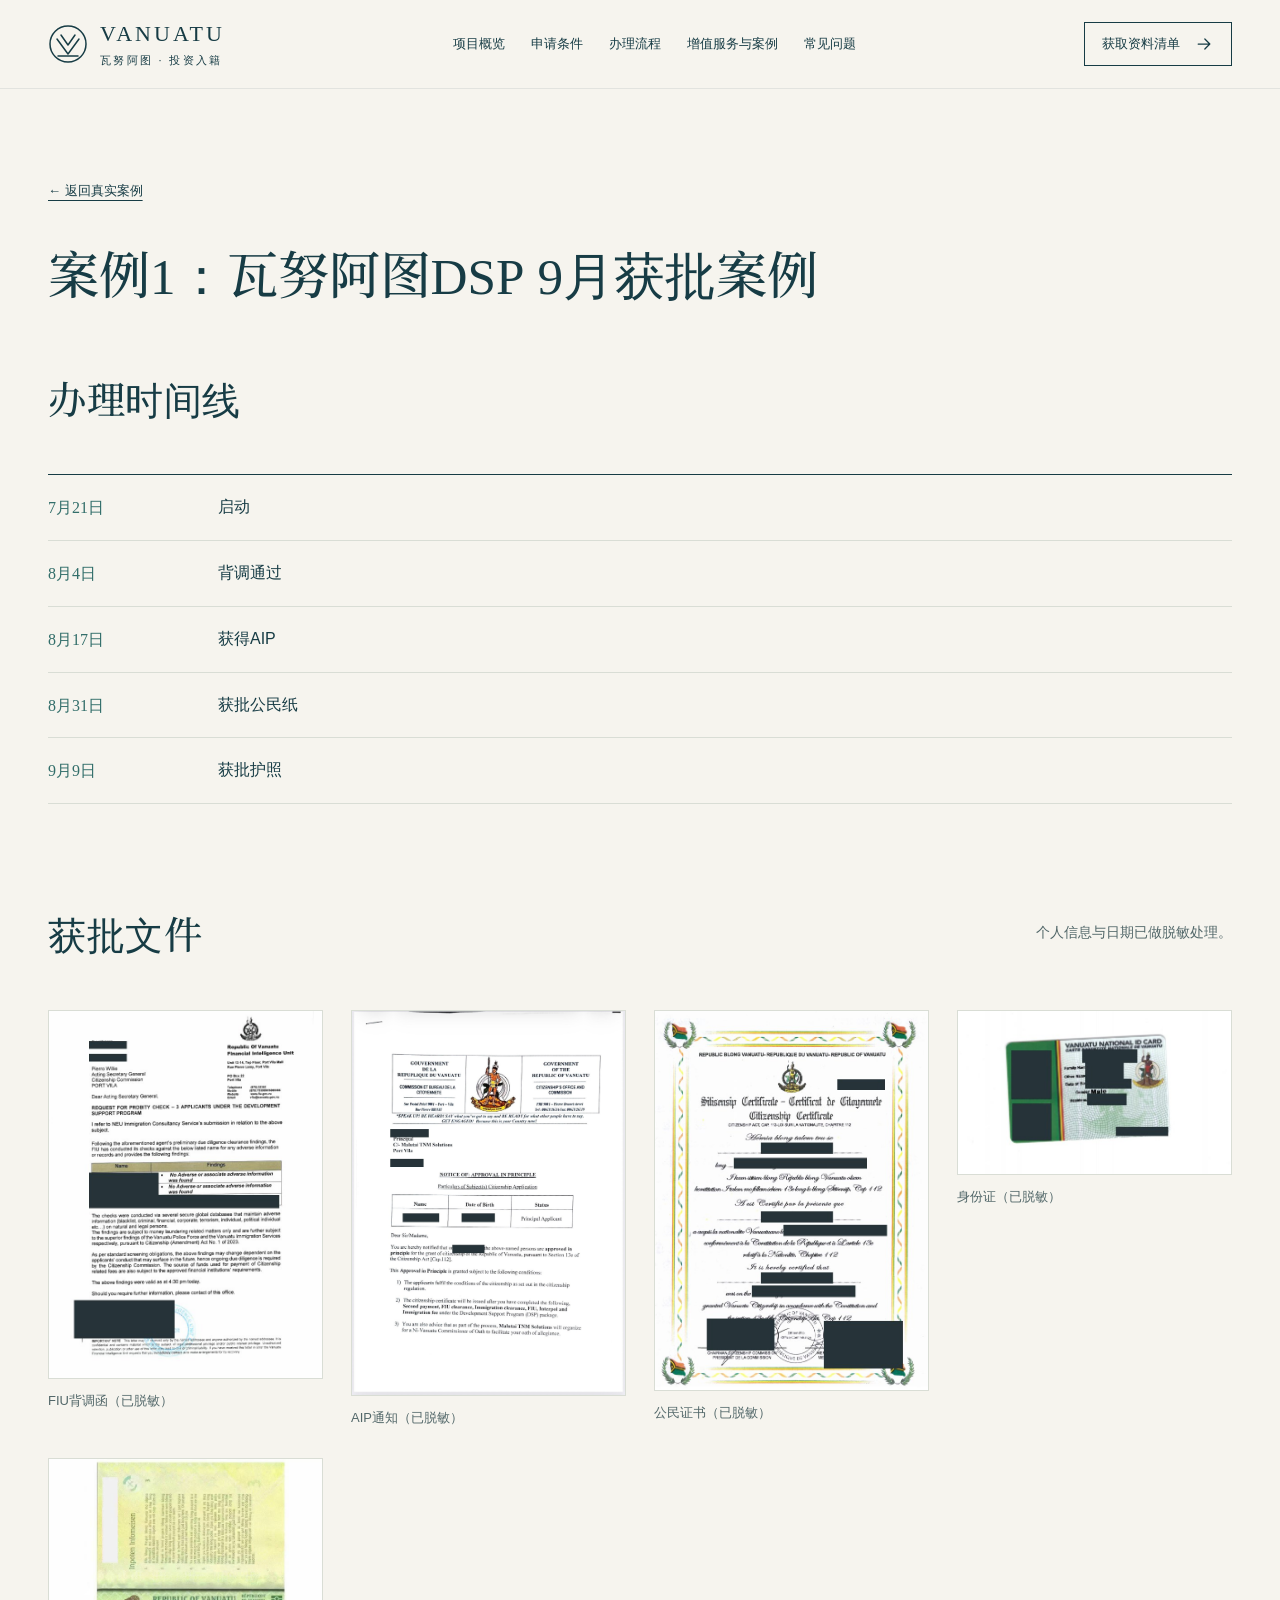
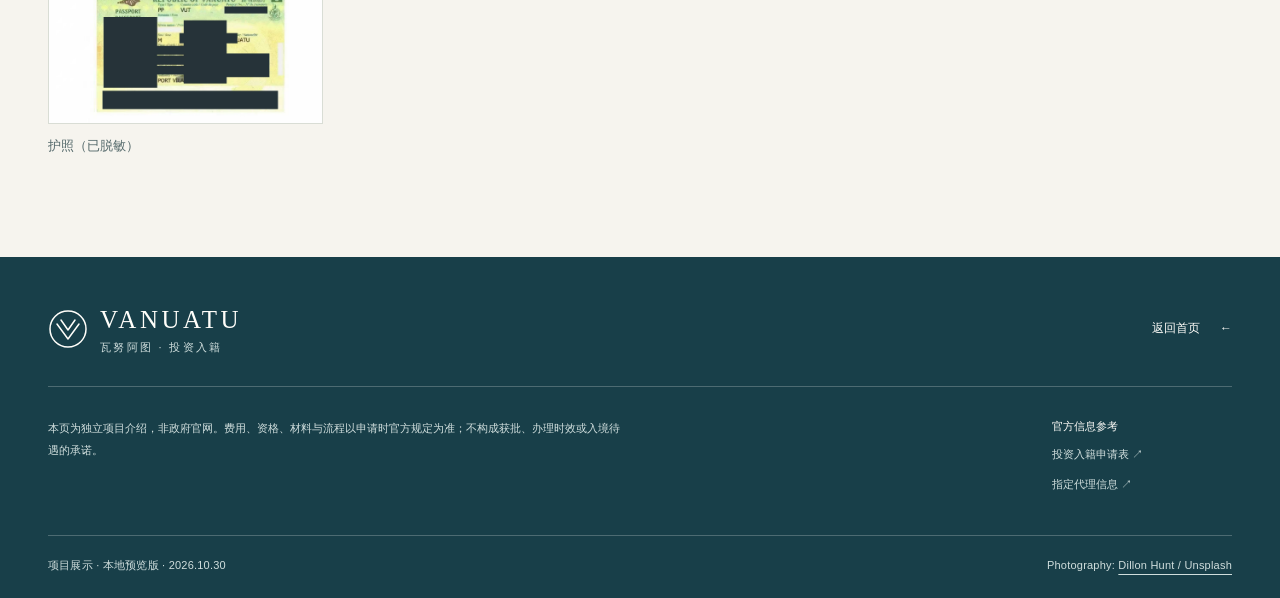
==== case-1.html @ 7b6d87ad "Update: visa services, real case 1, remove fees" ====
<!doctype html>
<html lang="zh-CN">
<head>
  <meta charset="utf-8">
  <meta name="viewport" content="width=device-width, initial-scale=1">
  <title>案例1：瓦努阿图DSP 9月获批案例</title>
  <meta name="description" content="瓦努阿图DSP 9月获批案例。">
  <meta name="robots" content="noindex, nofollow">
  <meta name="theme-color" content="#183f49">
  <link rel="icon" type="image/svg+xml" href="assets/favicon.svg">
  <link rel="stylesheet" href="styles.css">
  <link rel="stylesheet" href="motion.css">
  </head>
<body class="case-page">
  <a class="skip-link" href="#main">跳转到正文</a>
  <header class="site-header">
    <div class="header-inner">
      <a href="index.html#top" class="brand" aria-label="瓦努阿图项目首页">
        <svg class="brand-mark" viewBox="0 0 40 40" fill="none" aria-hidden="true"><circle cx="20" cy="20" r="18" stroke="currentColor"/><path d="M9 15l11 15 11-15M13 11l7 10 7-10" stroke="currentColor" stroke-width="1.5"/><path d="M10 32h20" stroke="currentColor"/></svg>
        <span><strong>VANUATU</strong><small>瓦努阿图 · 投资入籍</small></span>
      </a>
      <nav class="desktop-nav" aria-label="主导航">
        <a href="index.html#overview">项目概览</a><a href="index.html#eligibility">申请条件</a><a href="index.html#process">办理流程</a><a href="index.html#services">增值服务与案例</a><a href="index.html#faq">常见问题</a>
      </nav>
      <a class="header-cta" href="index.html#checklist">获取资料清单 <svg viewBox="0 0 24 24" aria-hidden="true"><path d="M5 12h14M13 6l6 6-6 6"/></svg></a>
      <button class="menu-toggle" aria-label="打开导航菜单" aria-expanded="false" aria-controls="mobile-nav"><svg viewBox="0 0 24 24" aria-hidden="true"><path d="M4 7h16M4 12h16M4 17h16"/></svg></button>
    </div>
    <nav id="mobile-nav" class="mobile-nav" aria-label="手机导航" hidden><a href="index.html#overview">项目概览</a><a href="index.html#eligibility">申请条件</a><a href="index.html#process">办理流程</a><a href="index.html#services">增值服务与案例</a><a href="index.html#faq">常见问题</a><a href="index.html#checklist">获取资料清单</a></nav>
  </header>
  <main id="main">
    <section class="container case-hero"><a class="case-back" href="index.html#cases">← 返回真实案例</a><h1>案例1：瓦努阿图DSP 9月获批案例</h1></section>
    <section class="section container" style="padding-top:20px"><div class="section-heading"><h2>办理时间线</h2></div><ol class="case-timeline"><li><time>7月21日</time><span>启动</span></li><li><time>8月4日</time><span>背调通过</span></li><li><time>8月17日</time><span>获得AIP</span></li><li><time>8月31日</time><span>获批公民纸</span></li><li><time>9月9日</time><span>获批护照</span></li></ol></section>
    <section class="section container" style="padding-top:0"><div class="section-heading"><h2>获批文件</h2><p>个人信息与日期已做脱敏处理。</p></div><div class="case-docs"><figure><a href="assets/case-1/case1-fiu.jpg" target="_blank" rel="noopener"><img src="assets/case-1/case1-fiu.jpg" alt="FIU背调函（已脱敏）" loading="lazy"></a><figcaption>FIU背调函（已脱敏）</figcaption></figure><figure><a href="assets/case-1/case1-aip.jpg" target="_blank" rel="noopener"><img src="assets/case-1/case1-aip.jpg" alt="AIP通知（已脱敏）" loading="lazy"></a><figcaption>AIP通知（已脱敏）</figcaption></figure><figure><a href="assets/case-1/case1-cert.jpg" target="_blank" rel="noopener"><img src="assets/case-1/case1-cert.jpg" alt="公民证书（已脱敏）" loading="lazy"></a><figcaption>公民证书（已脱敏）</figcaption></figure><figure><a href="assets/case-1/case1-id.jpg" target="_blank" rel="noopener"><img src="assets/case-1/case1-id.jpg" alt="身份证（已脱敏）" loading="lazy"></a><figcaption>身份证（已脱敏）</figcaption></figure><figure><a href="assets/case-1/case1-passport.jpg" target="_blank" rel="noopener"><img src="assets/case-1/case1-passport.jpg" alt="护照（已脱敏）" loading="lazy"></a><figcaption>护照（已脱敏）</figcaption></figure></div></section>
  </main>
  <footer class="site-footer"><div class="container"><div class="footer-top"><a class="brand footer-brand" href="index.html"><svg class="brand-mark" viewBox="0 0 40 40" fill="none" aria-hidden="true"><circle cx="20" cy="20" r="18" stroke="currentColor"/><path d="M9 15l11 15 11-15M13 11l7 10 7-10" stroke="currentColor" stroke-width="1.5"/></svg><span><strong>VANUATU</strong><small>瓦努阿图 · 投资入籍</small></span></a><a class="back-top" href="index.html">返回首页 <span aria-hidden="true">←</span></a></div><div class="footer-info"><p>本页为独立项目介绍，非政府官网。费用、资格、材料与流程以申请时官方规定为准；不构成获批、办理时效或入境待遇的承诺。</p><div class="footer-sources"><span>官方信息参考</span><a href="https://vancitizenship.gov.vu/images/forms/Investment%20Program%20Form.pdf" target="_blank" rel="noopener noreferrer">投资入籍申请表 ↗</a><a href="https://vancitizenship.gov.vu/index.php/about-us/designated-agents" target="_blank" rel="noopener noreferrer">指定代理信息 ↗</a></div></div><div class="footer-bottom"><span>项目展示 · 本地预览版 · 2026.10.30</span><span>Photography: <a href="https://unsplash.com/photos/5bvIetoTddk" target="_blank" rel="noopener noreferrer">Dillon Hunt / Unsplash</a></span></div></div></footer>
  <script>(()=>{const t=document.querySelector(".menu-toggle"),n=document.getElementById("mobile-nav");if(!t||!n)return;const set=o=>{t.setAttribute("aria-expanded",String(o));n.hidden=!o};t.addEventListener("click",()=>set(t.getAttribute("aria-expanded")!=="true"));n.querySelectorAll("a").forEach(a=>a.addEventListener("click",()=>set(false)))})();</script>
</body>
</html>
---- styles.css ----
@font-face{font-family:"Noto Serif SC";src:url("assets/noto-serif-sc.woff2") format("woff2");font-style:normal;font-weight:400 600;font-display:swap}
:root{--paper:#f6f4ee;--white:#fffefa;--ink:#173c45;--muted:#526769;--ocean:#183f49;--sea:#326e6a;--line:#d9ddd5;--sand:#e5d5b7;--serif:"Noto Serif SC","Songti SC","SimSun",serif;--sans:"Microsoft YaHei","PingFang SC","Noto Sans SC",sans-serif;--max:1200px}
*{box-sizing:border-box}html{scroll-behavior:smooth;scroll-padding-top:108px}body{margin:0;background:var(--paper);color:var(--ink);font:16px/1.8 var(--sans);-webkit-font-smoothing:antialiased}button,a,input{-webkit-tap-highlight-color:transparent}button,input{font:inherit}button,a{touch-action:manipulation}button{cursor:pointer}a{color:inherit;text-decoration:none;text-underline-offset:5px}svg{display:block;flex-shrink:0}button svg,a svg{width:20px;height:20px;fill:none;stroke:currentColor;stroke-width:1.5;stroke-linecap:round;stroke-linejoin:round}h1,h2,h3,p{margin:0}h1,h2{font-family:var(--serif);font-weight:500;text-wrap:balance}h2{font-size:clamp(30px,3.3vw,44px);line-height:1.5;letter-spacing:.015em}h3{font-size:19px;font-weight:600;line-height:1.6}p{overflow-wrap:break-word}::selection{background:var(--sand);color:var(--ink)}:focus-visible{outline:3px solid #ad7c35;outline-offset:5px}input{accent-color:var(--sea)}[hidden]{display:none!important}body{scrollbar-color:var(--sea) var(--paper)}.container{width:calc(100% - 96px);max-width:var(--max);margin-inline:auto}.section{padding-block:100px}.skip-link{position:fixed;z-index:100;top:12px;left:12px;transform:translateY(-150%);padding:12px 20px;background:var(--white);border:1px solid var(--ink)}.skip-link:focus{transform:none}.site-header{position:sticky;top:0;z-index:30;background:var(--paper);border-bottom:1px solid rgba(23,60,69,.09)}.header-inner{max-width:1440px;margin:auto;min-height:88px;padding:0 48px;display:flex;align-items:center;justify-content:space-between;gap:28px}.brand{display:inline-flex;align-items:center;gap:12px;flex-shrink:0;line-height:1.4}.brand-mark{width:40px;height:40px}.brand strong{font-family:Georgia,serif;font-weight:400;letter-spacing:.14em;font-size:22px}.brand small{display:block;font-size:10px;letter-spacing:.21em;margin-top:3px}.desktop-nav{display:flex;gap:26px;align-items:center}.desktop-nav a{font-size:13px;min-height:44px;display:flex;align-items:center;position:relative;white-space:nowrap}.desktop-nav a:after{content:"";position:absolute;left:0;bottom:4px;width:100%;height:1px;background:var(--ink);transform:scaleX(0);transform-origin:left;transition:transform .2s}.desktop-nav a:hover:after,.desktop-nav a[aria-current="location"]:after{transform:scaleX(1)}.header-cta{font-size:13px;display:flex;align-items:center;justify-content:center;gap:14px;min-height:44px;border:1px solid var(--ink);padding:8px 17px;white-space:nowrap;transition:background .2s,color .2s}.header-cta:hover{background:var(--ocean);color:var(--white)}.menu-toggle{display:none;background:transparent;border:1px solid var(--line);width:44px;height:44px;place-items:center;color:var(--ink)}.mobile-nav{border-top:1px solid var(--line);padding:12px 24px 20px}.mobile-nav a{display:block;padding:11px 0;font-size:15px}.hero{position:relative;min-height:668px;isolation:isolate;background:var(--ocean);color:var(--white);overflow:hidden}.hero-image{position:absolute;inset:0;width:100%;height:100%;object-fit:cover;object-position:50% 53%;z-index:-3}.hero-shade{position:absolute;inset:0;background:linear-gradient(90deg,rgba(10,39,48,.93) 0%,rgba(10,39,48,.76) 31%,rgba(10,39,48,.23) 61%,rgba(10,39,48,.06) 100%);z-index:-2}.hero-content{padding-top:100px;padding-bottom:110px;animation:arrival .8s cubic-bezier(.16,1,.3,1) both}.hero h1{font-size:clamp(44px,5.1vw,72px);line-height:1.4;letter-spacing:.025em;color:#fffefa}.hero-title-en{display:block;font-family:Georgia,serif;font-size:21px;font-weight:400;letter-spacing:.025em;line-height:1.5;margin-top:20px;color:#e5d5b7}.hero-content>p{font-size:15px;line-height:2;margin-top:26px;color:#f3f1e8}.hero-actions{display:flex;align-items:center;gap:28px;margin-top:32px}.button{display:inline-flex;align-items:center;justify-content:center;gap:32px;min-height:52px;border:0;padding:13px 24px;font-size:14px;font-weight:500;transition:background .2s,transform .2s}.button:hover{transform:translateY(-2px)}.button-light{color:var(--ink);background:var(--paper)}.button-light:hover{background:var(--sand)}.button-dark{color:var(--white);background:var(--ocean)}.button-dark:hover{background:#286069}.hero-text-link{display:flex;align-items:center;gap:13px;font-size:13px;min-height:48px}.hero-text-link:hover{text-decoration:underline}.hero-foot{position:absolute;bottom:26px;left:0;right:0;display:flex;align-items:center;justify-content:space-between;gap:24px;font-size:11px;letter-spacing:.1em;color:#fcfaf4}.hero-foot>a{display:flex;align-items:center;gap:8px;min-height:44px;position:absolute;left:50%;transform:translateX(-50%)}.hero-foot svg{height:16px;width:16px}.photo-location{font:10px/1.5 var(--sans);letter-spacing:.2em}.overview{display:grid;grid-template-columns:.92fr 1.08fr;gap:110px}.intro-lead{font-size:17px;color:var(--muted);margin-top:22px;line-height:1.9}.text-link{font-size:13px;display:inline-flex;gap:24px;align-items:center;min-height:44px;border-bottom:1px solid var(--ink);margin-top:26px}.text-link:hover{color:var(--sea);border-color:var(--sea)}.overview-body>p:first-child{color:var(--muted);line-height:2}.project-facts{margin:27px 0 20px}.project-facts>div{display:grid;grid-template-columns:92px 1fr;gap:20px;padding:17px 0;border-bottom:1px solid var(--line);align-items:baseline}.project-facts dt{font-size:13px;color:var(--muted)}.project-facts dd{margin:0;font-size:15px}.project-facts dd span{display:block;font-size:11px;line-height:1.8;color:var(--muted);margin-top:4px}.fine-print{font-size:12px!important;line-height:1.9!important;color:var(--muted)}.fees-section{padding:76px 0;background:var(--ocean);color:var(--white)}.fees-layout{display:grid;grid-template-columns:1.12fr .88fr;gap:110px;align-items:center}.fees-copy>p{font-size:14px;color:#d0dedd;margin-top:20px;line-height:1.9}.fee-selector{display:grid;grid-template-columns:repeat(4,1fr);gap:6px;margin-top:27px;max-width:510px}.fee-choice{padding:11px 6px;min-height:46px;color:#f6f4ee;border:1px solid #729091;background:transparent;font-size:12px;white-space:nowrap;transition:background .2s,color .2s}.fee-choice.active{background:var(--paper);color:var(--ink);border-color:var(--paper)}.fee-choice:not(.active):hover{background:#2b5660}.source-link{font-size:11px;text-decoration:underline;display:inline-flex;gap:16px;align-items:center;min-height:44px;color:#d0dedd;margin-top:15px}.fee-result{border-left:1px solid #547078;padding-left:66px}.fee-plan-label{font-size:13px;color:#e5d5b7}.fee-value{font-family:Georgia,serif;font-size:clamp(44px,4.7vw,64px);font-weight:400;line-height:1.4;margin-top:7px;letter-spacing:-.02em;font-variant-numeric:tabular-nums;white-space:nowrap}.currency{font-size:20px;margin-right:9px;vertical-align:top;display:inline-block;margin-top:19px;letter-spacing:0}.fee-unit{font-size:12px;color:#d0dedd}.fee-divider{height:1px;background:#547078;margin:28px 0 22px}.fee-extra{display:flex;align-items:center;justify-content:space-between;gap:15px;font-size:12px}.fee-extra strong{font-size:13px;font-weight:500;white-space:nowrap}.fee-note{margin-top:16px;font-size:11px;line-height:1.9;color:#d0dedd}.section-heading{display:flex;align-items:flex-end;justify-content:space-between;gap:40px;margin-bottom:48px}.section-heading>p{color:var(--muted);font-size:14px;padding-bottom:8px}.eligibility-layout{display:grid;grid-template-columns:.78fr 1.22fr;gap:80px}.primary-applicant{background:#e9ede5;padding:36px 40px;align-self:start}.primary-applicant>svg{width:43px;height:43px;fill:none;stroke:var(--sea);stroke-width:1.3;stroke-linecap:round;stroke-linejoin:round;margin-bottom:22px}.primary-applicant .age{font-family:Georgia,serif;font-size:64px;line-height:1.3;margin-top:8px}.age span{font:13px/1.6 var(--sans);margin-left:14px}.primary-applicant>p:not(.age){font-size:13px;color:var(--muted);margin-top:18px}.primary-applicant .text-link{margin-top:20px}.family-list article{padding:21px 0;border-bottom:1px solid var(--line)}.family-list article:first-child{padding-top:0}.family-label{display:flex;align-items:center;justify-content:space-between;gap:14px;margin-bottom:8px}.family-label>span{font-size:11px;color:var(--muted)}.family-list article>p{font-size:14px;color:var(--muted);line-height:1.9}.family-list>.fine-print{margin-top:19px}.process-section{background:#e9ede8;padding:95px 0 32px}.process-layout{display:grid;grid-template-columns:1fr 1fr;gap:110px}.process-intro{align-self:start;position:sticky;top:140px}.process-intro>p{font-size:14px;color:var(--muted);margin-top:23px}.process-note{display:flex;gap:12px;margin-top:36px;align-items:flex-start}.process-note svg{width:22px;height:22px;stroke:var(--ink);fill:none;stroke-width:1.4;margin-top:4px}.process-note p{font-size:14px}.process-note small{font-size:11px;color:var(--muted)}.steps{list-style:none;margin:0;padding:0}.steps li{position:relative;display:grid;grid-template-columns:44px 1fr;gap:23px;padding-bottom:31px}.steps li:not(:last-child):before{content:"";position:absolute;top:38px;bottom:0;left:19px;width:1px;background:#bccac3}.steps li:last-child{padding-bottom:0}.step-number{width:40px;height:40px;border:1px solid #a7bbb4;border-radius:50%;display:grid;place-items:center;font:14px/1 Georgia,serif;font-variant-numeric:tabular-nums}.steps h3{font-size:17px;margin:5px 0 9px}.steps p{font-size:13px;color:var(--muted);line-height:1.9}.process-footnote{margin-top:54px;border-top:1px solid #c7d2cb;padding-top:20px;font-size:11px;color:var(--muted)}.reserved-section{padding-block:48px}.reserved-row{display:grid;grid-template-columns:1fr 1fr;gap:110px;padding:49px 0;align-items:start}.reserved-row+.reserved-row{border-top:1px solid var(--line)}.reserved-row h2{font-size:34px}.reserved-row>div>p{font-size:14px;color:var(--muted);margin-top:14px}.reserved-content{padding-top:3px}.status-label{display:inline-block;padding:3px 10px;border:1px solid #b7c3b9;font-size:11px;color:var(--muted);border-radius:2px}.reserved-content .text-link{margin-top:14px}.reserved-note{font-size:12px!important}.faq-section{background:var(--white);padding:85px 0}.faq-layout{display:grid;grid-template-columns:.8fr 1.2fr;gap:90px}.faq-layout>div>p{font-size:14px;color:var(--muted);margin-top:16px}.faq-count{display:block;margin-top:25px;font-size:11px;color:var(--muted)}.faq-list details{border-bottom:1px solid var(--line)}.faq-list details:first-child{border-top:1px solid var(--line)}summary{display:flex;align-items:center;justify-content:space-between;gap:18px;padding:22px 0;font-size:15px;font-weight:500;cursor:pointer;list-style:none;min-height:66px}summary::-webkit-details-marker{display:none}summary svg{width:20px;height:20px;fill:none;stroke:var(--ink);stroke-width:1.3;transition:transform .2s}details[open] summary svg{transform:rotate(45deg)}.faq-answer{padding:0 30px 24px 0;font-size:13px;color:var(--muted);line-height:2}.faq-answer a{display:inline-block;min-height:44px;padding-top:10px;text-decoration:underline;font-size:12px}.checklist-section{display:grid;grid-template-columns:1fr 1fr;gap:100px}.checklist-intro>p{font-size:15px;color:var(--muted);margin-top:21px}.checklist-intro>.fine-print{max-width:360px;margin-top:26px}.checklist-actions{display:flex;align-items:center;gap:20px;flex-wrap:wrap;margin-top:30px}.reset-button{border:0;background:transparent;color:var(--muted);font-size:12px;min-height:44px;padding:0 4px;text-decoration:underline;text-underline-offset:4px}.checklist-intro>.action-status{font-size:12px;color:var(--sea);min-height:24px;margin-top:12px}.checklist-panel{border-top:1px solid var(--ink)}.checklist-heading{display:flex;align-items:center;justify-content:space-between;gap:15px;padding:20px 0}.checklist-heading h3{font-size:16px}.checklist-heading>span{font-size:11px;color:var(--muted);white-space:nowrap;font-variant-numeric:tabular-nums}.checklist-items label{display:flex;gap:14px;align-items:flex-start;cursor:pointer;padding:12px 0;border-top:1px solid var(--line);min-height:68px}.checklist-items input{margin:6px 0 0;width:18px;height:18px;flex-shrink:0;cursor:pointer}.checklist-items label>span{font-size:14px}.checklist-items small{display:block;font-size:11px;color:var(--muted);margin-top:2px}.checklist-items label:has(input:checked)>span{color:var(--sea)}.site-footer{background:var(--ocean);color:var(--white);padding:45px 0 22px}.footer-top{display:flex;align-items:center;justify-content:space-between;border-bottom:1px solid #4d6b72;padding-bottom:30px}.footer-brand strong{font-size:25px}.footer-brand small{font-size:10px;color:#d0dedd}.back-top{display:flex;align-items:center;gap:20px;font-size:12px;min-height:44px}.footer-info{display:flex;justify-content:space-between;gap:60px;padding-block:30px}.footer-info>p{font-size:11px;color:#d0dedd;max-width:580px;line-height:2}.footer-sources{display:flex;flex-direction:column;align-items:flex-start;font-size:11px;color:#d0dedd;min-width:180px}.footer-sources>span{color:var(--white);margin-bottom:9px}.footer-sources>a{min-height:30px}.footer-sources>a:hover{text-decoration:underline}.footer-bottom{border-top:1px solid #4d6b72;padding-top:20px;display:flex;justify-content:space-between;gap:16px;font-size:10px;letter-spacing:.02em;color:#d0dedd}.footer-bottom a{text-decoration:underline}@keyframes arrival{from{transform:translateY(12px);filter:blur(2px)}to{transform:translateY(0);filter:blur(0)}}
@media(min-width:1600px){.hero{min-height:730px}.hero-content{padding-top:115px}.hero-image{object-position:50% 50%}}
@media(max-width:1180px){.header-inner{padding-inline:32px;gap:18px}.desktop-nav{gap:17px}.desktop-nav a{font-size:12px}.brand strong{font-size:20px}.brand-mark{width:34px;height:34px}.brand{gap:8px}.header-cta{padding-inline:12px;font-size:12px}.overview,.fees-layout,.process-layout,.reserved-row{gap:70px}.eligibility-layout{gap:55px}.fee-result{padding-left:40px}.faq-layout,.checklist-section{gap:60px}.hero{min-height:630px}}
@media(max-width:980px){.desktop-nav{display:none}.header-inner{min-height:78px}.menu-toggle{display:grid}.header-cta{margin-left:auto}.container{width:calc(100% - 64px)}.hero-content{padding-top:90px}.hero h1{font-size:56px}.hero{min-height:635px}.overview,.fees-layout,.process-layout,.reserved-row{gap:45px}.fees-layout{grid-template-columns:1fr 1fr}.fee-selector{grid-template-columns:repeat(2,1fr)}.fee-result{padding-left:32px}.fee-value{font-size:48px}.fee-extra{align-items:flex-start;flex-direction:column;gap:2px}.eligibility-layout{gap:36px}.primary-applicant{padding:30px}.faq-layout{grid-template-columns:.7fr 1.3fr;gap:40px}.checklist-section{gap:40px}.section{padding-block:80px}.reserved-section{padding-block:35px}}
@media(max-width:760px){html{scroll-padding-top:88px}.container{width:calc(100% - 48px)}.header-inner{min-height:72px;padding-inline:24px;gap:16px}.brand strong{font-size:19px}.brand small{font-size:9px}.brand-mark{width:33px;height:33px}.header-cta{display:none}.hero{min-height:660px}.hero-image{object-position:62% 45%}.hero-shade{background:linear-gradient(0deg,rgba(10,39,48,.96) 0%,rgba(10,39,48,.83) 39%,rgba(10,39,48,.32) 75%,rgba(10,39,48,.12) 100%)}.hero-content{padding-top:205px;padding-bottom:110px}.hero h1{font-size:clamp(38px,8.8vw,58px);line-height:1.4}.hero-title-en{font-size:17px;margin-top:14px}.hero-content>p{font-size:13px;margin-top:23px;line-height:2}.hero-actions{gap:22px;margin-top:26px}.button{font-size:13px;min-height:50px;gap:26px;padding:12px 20px}.hero-text-link{font-size:12px;gap:8px}.hero-foot{bottom:16px;font-size:10px}.hero-foot>a{position:static;transform:none;font-size:10px}.photo-location{display:none}.section{padding-block:64px}.overview{grid-template-columns:1fr;gap:34px}.intro-lead{font-size:15px;margin-top:17px}.section-intro .text-link{margin-top:16px}.overview-body>p:first-child{font-size:14px}.project-facts{margin-top:20px}.project-facts>div{grid-template-columns:76px 1fr;gap:12px;padding:15px 0}.project-facts dd{font-size:13px}.fees-section{padding:60px 0}.fees-layout{grid-template-columns:1fr;gap:38px}.fee-selector{grid-template-columns:repeat(2,1fr);gap:8px;max-width:none}.fee-choice{font-size:13px}.fee-result{border-left:0;border-top:1px solid #547078;padding:28px 0 0}.fee-value{font-size:58px}.fee-extra{flex-direction:row;align-items:center}.fee-note{font-size:12px}.currency{font-size:20px;margin-top:18px}.section-heading{display:block;margin-bottom:32px}.section-heading>p{margin-top:18px}.eligibility-layout{grid-template-columns:1fr;gap:30px}.primary-applicant{padding:28px 30px;display:grid;grid-template-columns:1fr auto;column-gap:18px}.primary-applicant>svg{grid-column:2;grid-row:1 / 3;align-self:center;margin:0;width:56px;height:56px}.primary-applicant h3{grid-column:1;grid-row:1}.primary-applicant .age{grid-column:1;grid-row:2;font-size:58px;margin-top:0}.primary-applicant>p:not(.age){grid-column:1 / -1;margin-top:8px}.primary-applicant .text-link{grid-column:1 / -1;justify-self:start;margin-top:14px}.family-list article{padding:20px 0}.family-list h3{font-size:18px}.process-section{padding:60px 0 25px}.process-layout{grid-template-columns:1fr;gap:38px}.process-intro{position:static}.process-intro>p{margin-top:16px}.process-note{margin-top:24px}.process-intro .text-link{margin-top:16px}.steps li{gap:16px;padding-bottom:26px}.steps h3{font-size:16px}.steps p{font-size:13px}.process-footnote{margin-top:32px}.reserved-section{padding-block:12px}.reserved-row{grid-template-columns:1fr;gap:20px;padding-block:42px}.reserved-row h2{font-size:30px}.reserved-row>div>p{margin-top:10px}.reserved-content{padding:0}.reserved-content br{display:none}.faq-section{padding:60px 0}.faq-layout{grid-template-columns:1fr;gap:30px}.faq-count{margin-top:13px}.faq-list summary{font-size:14px;padding-block:20px}.faq-answer{padding-right:8px}.checklist-section{grid-template-columns:1fr;gap:30px}.checklist-intro>.fine-print{max-width:none}.checklist-intro>.action-status{min-height:0}.checklist-heading h3{font-size:16px}.checklist-items label{padding-block:14px}.checklist-items small{font-size:12px}.site-footer{padding-top:35px}.footer-top{padding-bottom:24px}.footer-brand strong{font-size:22px}.footer-info{flex-direction:column;gap:25px;padding-block:24px}.footer-sources{flex-direction:row;align-items:center;flex-wrap:wrap;gap:6px 20px;font-size:11px}.footer-sources>span{width:100%;margin-bottom:1px}.footer-sources>a{min-height:36px}.footer-bottom{flex-direction:column;gap:7px;font-size:10px}.back-top{font-size:11px;gap:10px}}
@media(max-width:370px){.container{width:calc(100% - 36px)}.header-inner{padding-inline:18px}.hero h1{font-size:36px}.hero-content{padding-top:190px}.hero-actions{gap:15px}.hero-text-link{font-size:11px}.button{padding-inline:16px;gap:18px}.hero{min-height:640px}.fee-value{font-size:52px}.fee-extra{font-size:11px}.fee-extra strong{font-size:12px}.primary-applicant{padding:25px}.age span{font-size:12px;margin-left:8px}}
@media(prefers-reduced-motion:reduce){html{scroll-behavior:auto}*,*:before,*:after{animation:none!important;transition:none!important}.hero-content{filter:none;transform:none}}
@media print{.site-header,.hero-actions,.hero-foot,.menu-toggle,.checklist-actions,.site-footer,.source-link{display:none!important}body{background:#fff;color:#000;font-size:11pt}.container{width:100%;max-width:none}.hero{min-height:0;background:#fff;color:#000;padding:0}.hero-image,.hero-shade{display:none}.hero-content{padding:0 0 25px;color:#000}.hero h1{font-size:28pt;color:#000}.hero-title-en,.hero-content>p{color:#333}.section,.fees-section,.process-section,.faq-section{padding:25px 0}.fees-section{background:#fff;color:#000}.fees-copy>p,.fee-note,.fee-unit,.fee-plan-label{color:#333}.fee-result{border-color:#ccc}.fee-selector{display:none}.overview,.fees-layout,.eligibility-layout,.process-layout,.faq-layout,.checklist-section{gap:30px}.process-intro{position:static}.steps li,.family-list article,.reserved-row{break-inside:avoid}.fee-value{font-size:32pt}a{color:#000}.primary-applicant{background:#f5f5f5}.faq-answer{display:block!important}.checklist-items small,.fine-print{color:#333}}

.visa-content h3{font-family:var(--serif);font-weight:500;font-size:20px;margin:0 0 12px}.visa-content h3:not(:first-child){margin-top:34px}.visa-table{width:100%;table-layout:fixed;border-collapse:collapse;font-size:14px}.visa-table th,.visa-table td{text-align:left;padding:12px 10px 12px 0;border-top:1px solid var(--line)}.visa-table thead th{font-size:12px;color:var(--muted);font-weight:500;border-top:1px solid var(--ink)}.visa-content .fine-print{margin-top:22px}.case-card{display:block;border:1px solid var(--line);padding:28px 30px;transition:background .2s,border-color .2s}.case-card:hover{background:var(--white);border-color:var(--ink)}.case-card h3{font-family:var(--serif);font-weight:500;font-size:22px;margin:10px 0 14px}.case-page .case-hero{padding-block:80px 40px}.case-hero h1{font-size:clamp(32px,4vw,52px);line-height:1.4}.case-back{display:inline-flex;min-height:44px;align-items:center;font-size:13px;text-decoration:underline;margin-bottom:24px}.case-timeline{list-style:none;padding:0;margin:0;border-top:1px solid var(--ink)}.case-timeline li{display:grid;grid-template-columns:150px 1fr;gap:20px;padding:18px 0;border-bottom:1px solid var(--line);font-size:16px}.case-timeline time{font-family:var(--serif);color:var(--sea)}.case-docs{display:grid;grid-template-columns:repeat(auto-fill,minmax(260px,1fr));gap:28px}.case-docs figure{margin:0}.case-docs img{width:100%;height:auto;display:block;border:1px solid var(--line);background:var(--white)}.case-docs figcaption{font-size:13px;color:var(--muted);margin-top:10px}@media(max-width:760px){.case-timeline li{grid-template-columns:110px 1fr;gap:12px;font-size:14px}.case-card{padding:22px}.visa-table{font-size:13px}}
---- motion.css ----
/* V2: one focal motion, concrete headings, quieter supporting sections. */
h2{font-size:clamp(29px,3vw,40px);line-height:1.5}
.brand small,.footer-brand small,.footer-bottom{font-size:11px}
.hero-content{animation:none}
.hero-content>p{max-width:450px;font-size:16px;line-height:2}
.hero-title-en{font-size:18px;letter-spacing:.015em}
.ocean-canvas{position:absolute;inset:0;width:100%;height:100%;z-index:-3;pointer-events:none;opacity:0;transition:opacity .45s ease}
.hero-image{z-index:-4}
.ocean-canvas.is-ready{opacity:1}
.hero-foot{gap:20px}
.hero-foot .ocean-toggle{position:static;transform:none;display:inline-flex;align-items:center;gap:9px;border:1px solid #afc5c3;color:#fffefa;background:#173c45;padding:8px 14px;min-height:44px;font-size:11px;letter-spacing:.03em}
.ocean-toggle:hover{background:#285663}
.ocean-toggle svg{width:16px;height:16px}
.ocean-toggle .play-symbol{display:none}
.ocean-toggle[data-paused="true"] .pause-symbol{display:none}
.ocean-toggle[data-paused="true"] .play-symbol{display:block}
.process-intro>p{max-width:340px;line-height:1.95}
.section-heading{align-items:center}
.section-heading>p{padding-bottom:0}
.intro-lead{font-size:16px}
.reserved-section{padding-block:20px}
.reserved-row{padding-block:34px;gap:80px}
.reserved-row h2{font-size:30px}
.reserved-row>div>p{font-size:13px}
.reserved-content .text-link{margin-top:8px}
.text-link svg,.hero-text-link svg{width:17px;height:17px}
.button:hover{transform:none}
.button:active{transform:translateY(1px)}
@media(max-width:760px){
  .hero-content>p{font-size:14px;max-width:100%}
  .hero-title-en{font-size:16px}
  .hero-foot{bottom:14px}
  .hero-foot>span{font-size:11px;letter-spacing:.03em}
  .hero-foot .ocean-toggle{font-size:11px;padding-inline:10px;gap:6px}
  .reserved-section{padding-block:10px}
  .reserved-row{gap:16px;padding-block:28px}
  .reserved-row h2{font-size:27px}
  .process-intro>p{max-width:none}
}
@media(prefers-reduced-motion:reduce){
  .ocean-canvas{transition:none}
}
@media print{.ocean-canvas,.ocean-toggle{display:none!important}}
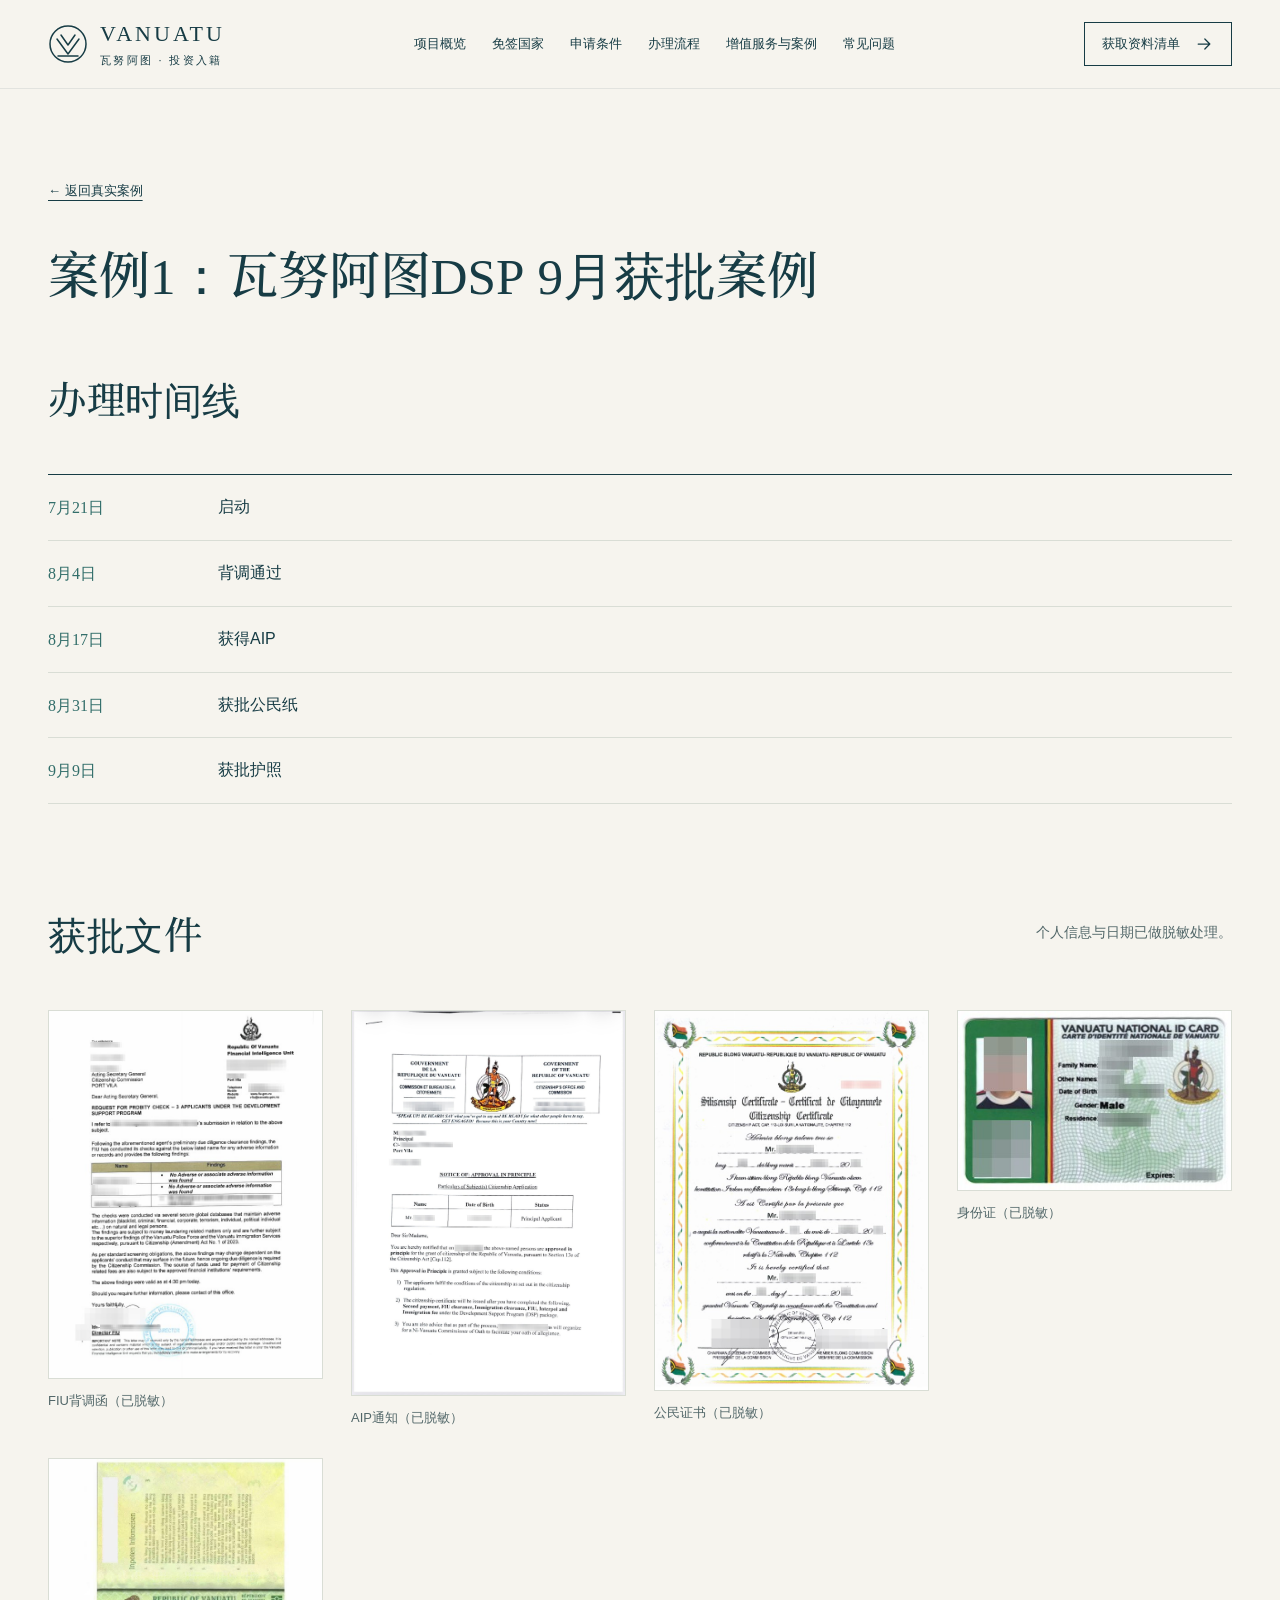
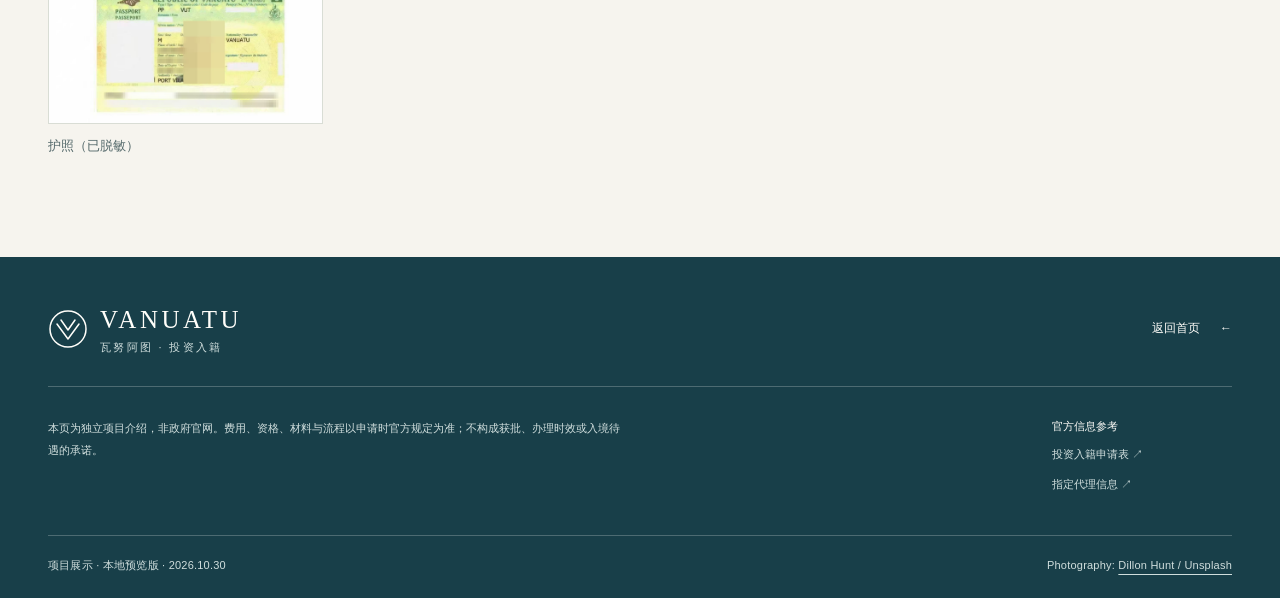
==== commit b8da6e9c: "Round 2 update" ====
--- a/case-1.html
+++ b/case-1.html
@@ -20,12 +20,12 @@
         <span><strong>VANUATU</strong><small>瓦努阿图 · 投资入籍</small></span>
       </a>
       <nav class="desktop-nav" aria-label="主导航">
-        <a href="index.html#overview">项目概览</a><a href="index.html#eligibility">申请条件</a><a href="index.html#process">办理流程</a><a href="index.html#services">增值服务与案例</a><a href="index.html#faq">常见问题</a>
+        <a href="index.html#overview">项目概览</a><a href="index.html#visa-free">免签国家</a><a href="index.html#eligibility">申请条件</a><a href="index.html#process">办理流程</a><a href="index.html#services">增值服务与案例</a><a href="index.html#faq">常见问题</a>
       </nav>
       <a class="header-cta" href="index.html#checklist">获取资料清单 <svg viewBox="0 0 24 24" aria-hidden="true"><path d="M5 12h14M13 6l6 6-6 6"/></svg></a>
       <button class="menu-toggle" aria-label="打开导航菜单" aria-expanded="false" aria-controls="mobile-nav"><svg viewBox="0 0 24 24" aria-hidden="true"><path d="M4 7h16M4 12h16M4 17h16"/></svg></button>
     </div>
-    <nav id="mobile-nav" class="mobile-nav" aria-label="手机导航" hidden><a href="index.html#overview">项目概览</a><a href="index.html#eligibility">申请条件</a><a href="index.html#process">办理流程</a><a href="index.html#services">增值服务与案例</a><a href="index.html#faq">常见问题</a><a href="index.html#checklist">获取资料清单</a></nav>
+    <nav id="mobile-nav" class="mobile-nav" aria-label="手机导航" hidden><a href="index.html#overview">项目概览</a><a href="index.html#visa-free">免签国家</a><a href="index.html#eligibility">申请条件</a><a href="index.html#process">办理流程</a><a href="index.html#services">增值服务与案例</a><a href="index.html#faq">常见问题</a><a href="index.html#checklist">获取资料清单</a></nav>
   </header>
   <main id="main">
     <section class="container case-hero"><a class="case-back" href="index.html#cases">← 返回真实案例</a><h1>案例1：瓦努阿图DSP 9月获批案例</h1></section>
--- a/styles.css
+++ b/styles.css
@@ -10,3 +10,5 @@
 @media print{.site-header,.hero-actions,.hero-foot,.menu-toggle,.checklist-actions,.site-footer,.source-link{display:none!important}body{background:#fff;color:#000;font-size:11pt}.container{width:100%;max-width:none}.hero{min-height:0;background:#fff;color:#000;padding:0}.hero-image,.hero-shade{display:none}.hero-content{padding:0 0 25px;color:#000}.hero h1{font-size:28pt;color:#000}.hero-title-en,.hero-content>p{color:#333}.section,.fees-section,.process-section,.faq-section{padding:25px 0}.fees-section{background:#fff;color:#000}.fees-copy>p,.fee-note,.fee-unit,.fee-plan-label{color:#333}.fee-result{border-color:#ccc}.fee-selector{display:none}.overview,.fees-layout,.eligibility-layout,.process-layout,.faq-layout,.checklist-section{gap:30px}.process-intro{position:static}.steps li,.family-list article,.reserved-row{break-inside:avoid}.fee-value{font-size:32pt}a{color:#000}.primary-applicant{background:#f5f5f5}.faq-answer{display:block!important}.checklist-items small,.fine-print{color:#333}}
 
 .visa-content h3{font-family:var(--serif);font-weight:500;font-size:20px;margin:0 0 12px}.visa-content h3:not(:first-child){margin-top:34px}.visa-table{width:100%;table-layout:fixed;border-collapse:collapse;font-size:14px}.visa-table th,.visa-table td{text-align:left;padding:12px 10px 12px 0;border-top:1px solid var(--line)}.visa-table thead th{font-size:12px;color:var(--muted);font-weight:500;border-top:1px solid var(--ink)}.visa-content .fine-print{margin-top:22px}.case-card{display:block;border:1px solid var(--line);padding:28px 30px;transition:background .2s,border-color .2s}.case-card:hover{background:var(--white);border-color:var(--ink)}.case-card h3{font-family:var(--serif);font-weight:500;font-size:22px;margin:10px 0 14px}.case-page .case-hero{padding-block:80px 40px}.case-hero h1{font-size:clamp(32px,4vw,52px);line-height:1.4}.case-back{display:inline-flex;min-height:44px;align-items:center;font-size:13px;text-decoration:underline;margin-bottom:24px}.case-timeline{list-style:none;padding:0;margin:0;border-top:1px solid var(--ink)}.case-timeline li{display:grid;grid-template-columns:150px 1fr;gap:20px;padding:18px 0;border-bottom:1px solid var(--line);font-size:16px}.case-timeline time{font-family:var(--serif);color:var(--sea)}.case-docs{display:grid;grid-template-columns:repeat(auto-fill,minmax(260px,1fr));gap:28px}.case-docs figure{margin:0}.case-docs img{width:100%;height:auto;display:block;border:1px solid var(--line);background:var(--white)}.case-docs figcaption{font-size:13px;color:var(--muted);margin-top:10px}@media(max-width:760px){.case-timeline li{grid-template-columns:110px 1fr;gap:12px;font-size:14px}.case-card{padding:22px}.visa-table{font-size:13px}}
+.dark-band{padding:76px 0;background:var(--ocean);color:var(--white)}.dark-band-layout{display:grid;grid-template-columns:1.12fr .88fr;gap:110px;align-items:center}.dark-band-lead{font-family:var(--serif);font-size:clamp(20px,2vw,26px);line-height:1.8;color:#f6f4ee;margin-bottom:28px}.dark-band .button-light:hover{background:var(--sand)}@media(max-width:760px){.dark-band{padding:60px 0}.dark-band-layout{grid-template-columns:1fr;gap:22px}}
+.vf-hero-img{width:100%;max-width:720px;height:auto;display:block;border:1px solid var(--line)}.vf-lead{font-size:16px;line-height:2;margin-top:34px;max-width:860px}.vf-group{padding-top:50px}.vf-group h2{font-size:clamp(24px,2.4vw,32px);margin-bottom:20px}.vf-tags{list-style:none;padding:0;margin:0;display:flex;flex-wrap:wrap;gap:10px}.vf-tags li{border:1px solid var(--line);background:var(--white);padding:6px 12px;font-size:14px;line-height:1.6}.vf-note{margin-top:16px;font-size:14px;color:var(--muted)}.vf-foot{margin-top:50px;padding-top:24px;border-top:1px solid var(--ink);font-size:15px}.vf-foot a{text-decoration:underline}
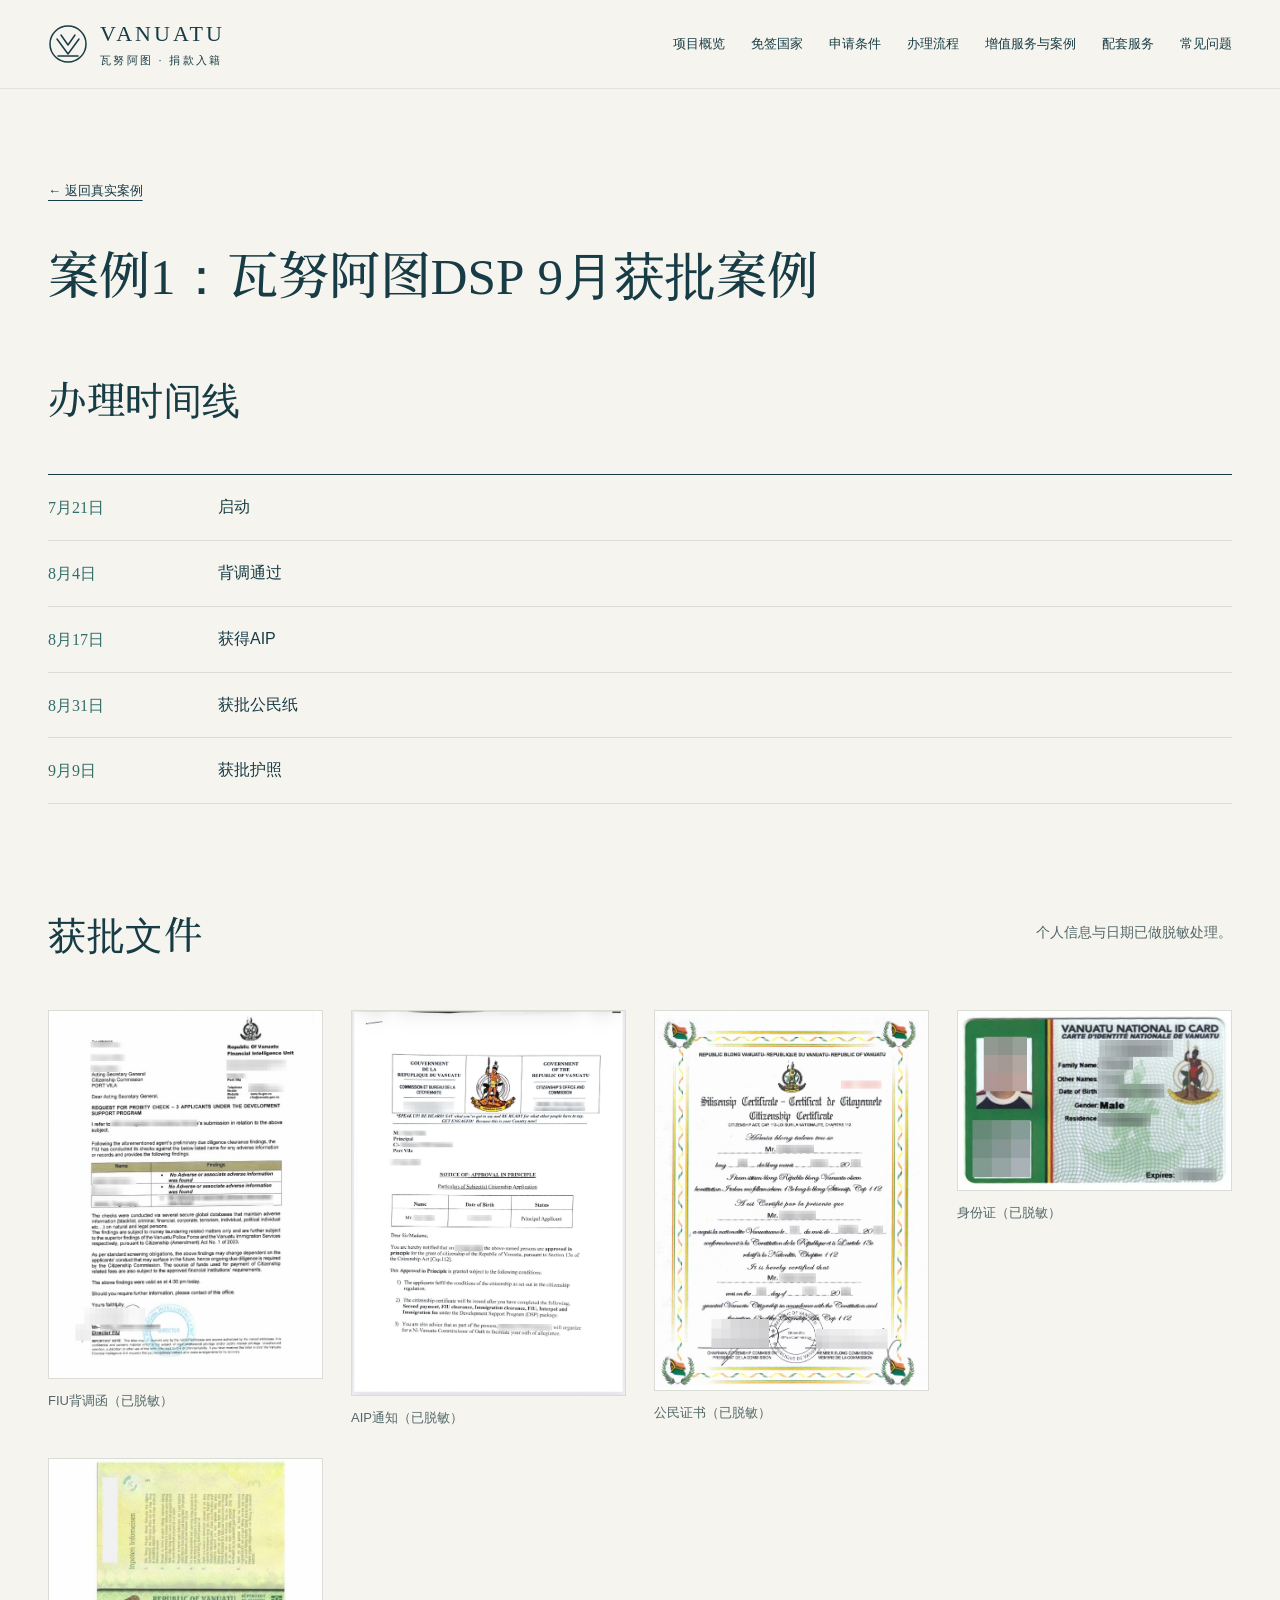
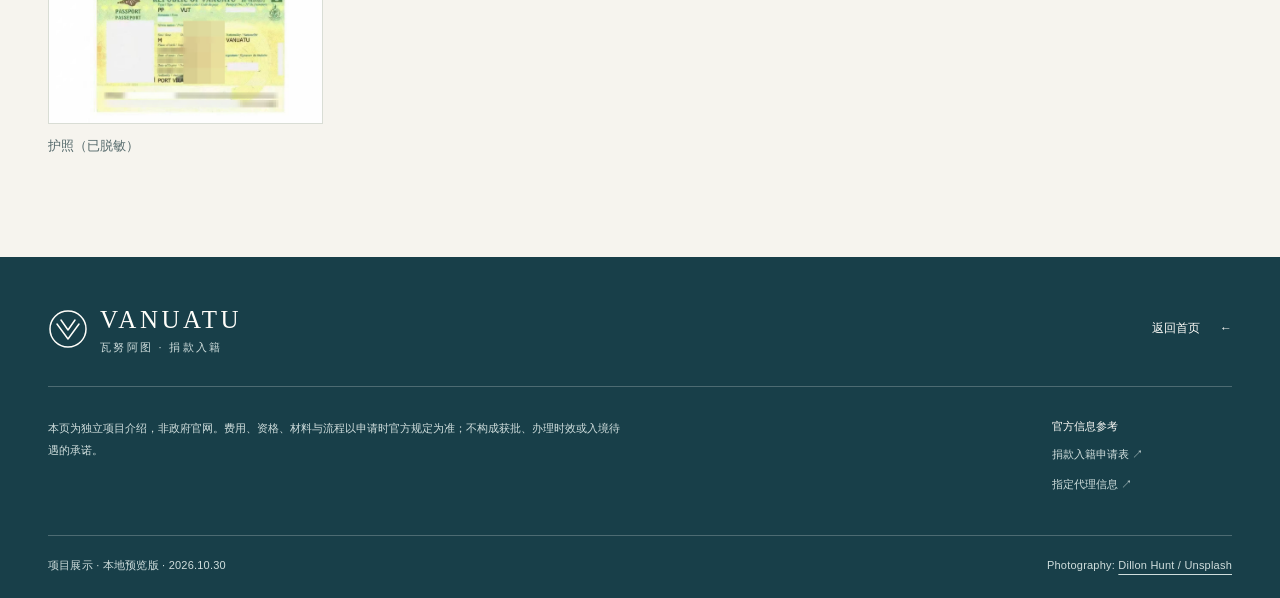
==== commit f8234272: "Round 4 update" ====
--- a/case-1.html
+++ b/case-1.html
@@ -17,22 +17,21 @@
     <div class="header-inner">
       <a href="index.html#top" class="brand" aria-label="瓦努阿图项目首页">
         <svg class="brand-mark" viewBox="0 0 40 40" fill="none" aria-hidden="true"><circle cx="20" cy="20" r="18" stroke="currentColor"/><path d="M9 15l11 15 11-15M13 11l7 10 7-10" stroke="currentColor" stroke-width="1.5"/><path d="M10 32h20" stroke="currentColor"/></svg>
-        <span><strong>VANUATU</strong><small>瓦努阿图 · 投资入籍</small></span>
+        <span><strong>VANUATU</strong><small>瓦努阿图 · 捐款入籍</small></span>
       </a>
       <nav class="desktop-nav" aria-label="主导航">
-        <a href="index.html#overview">项目概览</a><a href="index.html#visa-free">免签国家</a><a href="index.html#eligibility">申请条件</a><a href="index.html#process">办理流程</a><a href="index.html#services">增值服务与案例</a><a href="index.html#faq">常见问题</a>
+        <a href="index.html#overview">项目概览</a><a href="index.html#visa-free">免签国家</a><a href="index.html#eligibility">申请条件</a><a href="index.html#process">办理流程</a><a href="index.html#services">增值服务与案例</a><a href="index.html#support">配套服务</a><a href="index.html#faq">常见问题</a>
       </nav>
-      <a class="header-cta" href="index.html#checklist">获取资料清单 <svg viewBox="0 0 24 24" aria-hidden="true"><path d="M5 12h14M13 6l6 6-6 6"/></svg></a>
       <button class="menu-toggle" aria-label="打开导航菜单" aria-expanded="false" aria-controls="mobile-nav"><svg viewBox="0 0 24 24" aria-hidden="true"><path d="M4 7h16M4 12h16M4 17h16"/></svg></button>
     </div>
-    <nav id="mobile-nav" class="mobile-nav" aria-label="手机导航" hidden><a href="index.html#overview">项目概览</a><a href="index.html#visa-free">免签国家</a><a href="index.html#eligibility">申请条件</a><a href="index.html#process">办理流程</a><a href="index.html#services">增值服务与案例</a><a href="index.html#faq">常见问题</a><a href="index.html#checklist">获取资料清单</a></nav>
+    <nav id="mobile-nav" class="mobile-nav" aria-label="手机导航" hidden><a href="index.html#overview">项目概览</a><a href="index.html#visa-free">免签国家</a><a href="index.html#eligibility">申请条件</a><a href="index.html#process">办理流程</a><a href="index.html#services">增值服务与案例</a><a href="index.html#support">配套服务</a><a href="index.html#faq">常见问题</a></nav>
   </header>
   <main id="main">
     <section class="container case-hero"><a class="case-back" href="index.html#cases">← 返回真实案例</a><h1>案例1：瓦努阿图DSP 9月获批案例</h1></section>
     <section class="section container" style="padding-top:20px"><div class="section-heading"><h2>办理时间线</h2></div><ol class="case-timeline"><li><time>7月21日</time><span>启动</span></li><li><time>8月4日</time><span>背调通过</span></li><li><time>8月17日</time><span>获得AIP</span></li><li><time>8月31日</time><span>获批公民纸</span></li><li><time>9月9日</time><span>获批护照</span></li></ol></section>
     <section class="section container" style="padding-top:0"><div class="section-heading"><h2>获批文件</h2><p>个人信息与日期已做脱敏处理。</p></div><div class="case-docs"><figure><a href="assets/case-1/case1-fiu.jpg" target="_blank" rel="noopener"><img src="assets/case-1/case1-fiu.jpg" alt="FIU背调函（已脱敏）" loading="lazy"></a><figcaption>FIU背调函（已脱敏）</figcaption></figure><figure><a href="assets/case-1/case1-aip.jpg" target="_blank" rel="noopener"><img src="assets/case-1/case1-aip.jpg" alt="AIP通知（已脱敏）" loading="lazy"></a><figcaption>AIP通知（已脱敏）</figcaption></figure><figure><a href="assets/case-1/case1-cert.jpg" target="_blank" rel="noopener"><img src="assets/case-1/case1-cert.jpg" alt="公民证书（已脱敏）" loading="lazy"></a><figcaption>公民证书（已脱敏）</figcaption></figure><figure><a href="assets/case-1/case1-id.jpg" target="_blank" rel="noopener"><img src="assets/case-1/case1-id.jpg" alt="身份证（已脱敏）" loading="lazy"></a><figcaption>身份证（已脱敏）</figcaption></figure><figure><a href="assets/case-1/case1-passport.jpg" target="_blank" rel="noopener"><img src="assets/case-1/case1-passport.jpg" alt="护照（已脱敏）" loading="lazy"></a><figcaption>护照（已脱敏）</figcaption></figure></div></section>
   </main>
-  <footer class="site-footer"><div class="container"><div class="footer-top"><a class="brand footer-brand" href="index.html"><svg class="brand-mark" viewBox="0 0 40 40" fill="none" aria-hidden="true"><circle cx="20" cy="20" r="18" stroke="currentColor"/><path d="M9 15l11 15 11-15M13 11l7 10 7-10" stroke="currentColor" stroke-width="1.5"/></svg><span><strong>VANUATU</strong><small>瓦努阿图 · 投资入籍</small></span></a><a class="back-top" href="index.html">返回首页 <span aria-hidden="true">←</span></a></div><div class="footer-info"><p>本页为独立项目介绍，非政府官网。费用、资格、材料与流程以申请时官方规定为准；不构成获批、办理时效或入境待遇的承诺。</p><div class="footer-sources"><span>官方信息参考</span><a href="https://vancitizenship.gov.vu/images/forms/Investment%20Program%20Form.pdf" target="_blank" rel="noopener noreferrer">投资入籍申请表 ↗</a><a href="https://vancitizenship.gov.vu/index.php/about-us/designated-agents" target="_blank" rel="noopener noreferrer">指定代理信息 ↗</a></div></div><div class="footer-bottom"><span>项目展示 · 本地预览版 · 2026.10.30</span><span>Photography: <a href="https://unsplash.com/photos/5bvIetoTddk" target="_blank" rel="noopener noreferrer">Dillon Hunt / Unsplash</a></span></div></div></footer>
+  <footer class="site-footer"><div class="container"><div class="footer-top"><a class="brand footer-brand" href="index.html"><svg class="brand-mark" viewBox="0 0 40 40" fill="none" aria-hidden="true"><circle cx="20" cy="20" r="18" stroke="currentColor"/><path d="M9 15l11 15 11-15M13 11l7 10 7-10" stroke="currentColor" stroke-width="1.5"/></svg><span><strong>VANUATU</strong><small>瓦努阿图 · 捐款入籍</small></span></a><a class="back-top" href="index.html">返回首页 <span aria-hidden="true">←</span></a></div><div class="footer-info"><p>本页为独立项目介绍，非政府官网。费用、资格、材料与流程以申请时官方规定为准；不构成获批、办理时效或入境待遇的承诺。</p><div class="footer-sources"><span>官方信息参考</span><a href="https://vancitizenship.gov.vu/images/forms/Investment%20Program%20Form.pdf" target="_blank" rel="noopener noreferrer">捐款入籍申请表 ↗</a><a href="https://vancitizenship.gov.vu/index.php/about-us/designated-agents" target="_blank" rel="noopener noreferrer">指定代理信息 ↗</a></div></div><div class="footer-bottom"><span>项目展示 · 本地预览版 · 2026.10.30</span><span>Photography: <a href="https://unsplash.com/photos/5bvIetoTddk" target="_blank" rel="noopener noreferrer">Dillon Hunt / Unsplash</a></span></div></div></footer>
   <script>(()=>{const t=document.querySelector(".menu-toggle"),n=document.getElementById("mobile-nav");if(!t||!n)return;const set=o=>{t.setAttribute("aria-expanded",String(o));n.hidden=!o};t.addEventListener("click",()=>set(t.getAttribute("aria-expanded")!=="true"));n.querySelectorAll("a").forEach(a=>a.addEventListener("click",()=>set(false)))})();</script>
 </body>
 </html>
--- a/styles.css
+++ b/styles.css
@@ -12,3 +12,4 @@
 .visa-content h3{font-family:var(--serif);font-weight:500;font-size:20px;margin:0 0 12px}.visa-content h3:not(:first-child){margin-top:34px}.visa-table{width:100%;table-layout:fixed;border-collapse:collapse;font-size:14px}.visa-table th,.visa-table td{text-align:left;padding:12px 10px 12px 0;border-top:1px solid var(--line)}.visa-table thead th{font-size:12px;color:var(--muted);font-weight:500;border-top:1px solid var(--ink)}.visa-content .fine-print{margin-top:22px}.case-card{display:block;border:1px solid var(--line);padding:28px 30px;transition:background .2s,border-color .2s}.case-card:hover{background:var(--white);border-color:var(--ink)}.case-card h3{font-family:var(--serif);font-weight:500;font-size:22px;margin:10px 0 14px}.case-page .case-hero{padding-block:80px 40px}.case-hero h1{font-size:clamp(32px,4vw,52px);line-height:1.4}.case-back{display:inline-flex;min-height:44px;align-items:center;font-size:13px;text-decoration:underline;margin-bottom:24px}.case-timeline{list-style:none;padding:0;margin:0;border-top:1px solid var(--ink)}.case-timeline li{display:grid;grid-template-columns:150px 1fr;gap:20px;padding:18px 0;border-bottom:1px solid var(--line);font-size:16px}.case-timeline time{font-family:var(--serif);color:var(--sea)}.case-docs{display:grid;grid-template-columns:repeat(auto-fill,minmax(260px,1fr));gap:28px}.case-docs figure{margin:0}.case-docs img{width:100%;height:auto;display:block;border:1px solid var(--line);background:var(--white)}.case-docs figcaption{font-size:13px;color:var(--muted);margin-top:10px}@media(max-width:760px){.case-timeline li{grid-template-columns:110px 1fr;gap:12px;font-size:14px}.case-card{padding:22px}.visa-table{font-size:13px}}
 .dark-band{padding:76px 0;background:var(--ocean);color:var(--white)}.dark-band-layout{display:grid;grid-template-columns:1.12fr .88fr;gap:110px;align-items:center}.dark-band-lead{font-family:var(--serif);font-size:clamp(20px,2vw,26px);line-height:1.8;color:#f6f4ee;margin-bottom:28px}.dark-band .button-light:hover{background:var(--sand)}@media(max-width:760px){.dark-band{padding:60px 0}.dark-band-layout{grid-template-columns:1fr;gap:22px}}
 .vf-hero-img{width:100%;max-width:720px;height:auto;display:block;border:1px solid var(--line)}.vf-lead{font-size:16px;line-height:2;margin-top:34px;max-width:860px}.vf-group{padding-top:50px}.vf-group h2{font-size:clamp(24px,2.4vw,32px);margin-bottom:20px}.vf-tags{list-style:none;padding:0;margin:0;display:flex;flex-wrap:wrap;gap:10px}.vf-tags li{border:1px solid var(--line);background:var(--white);padding:6px 12px;font-size:14px;line-height:1.6}.vf-note{margin-top:16px;font-size:14px;color:var(--muted)}.vf-foot{margin-top:50px;padding-top:24px;border-top:1px solid var(--ink);font-size:15px}.vf-foot a{text-decoration:underline}
+.dark-band-note{margin-top:22px;font-size:14px;line-height:1.9;color:#d0dedd}.dark-band-note a{color:#fff;text-decoration:underline}.vf-sub{display:block;font-family:var(--sans);font-size:14px;color:var(--muted);margin-top:4px;letter-spacing:0}.visa-services{display:grid;grid-template-columns:repeat(2,1fr);gap:0 40px}.vs-row{padding:16px 0;border-top:1px solid var(--line)}.vs-row h3{font-family:var(--serif);font-weight:500;font-size:19px;margin-bottom:6px}.vs-row ul{list-style:none;padding:0;margin:0}.vs-row li{font-size:14px;line-height:1.9;color:var(--ink)}.support-list{list-style:none;padding:0;margin:0;display:grid;grid-template-columns:repeat(2,1fr);gap:0 32px}.support-list li{padding:12px 0;border-bottom:1px solid #547078;font-size:15px;color:#f6f4ee}@media(max-width:760px){.visa-services,.support-list{grid-template-columns:1fr}}
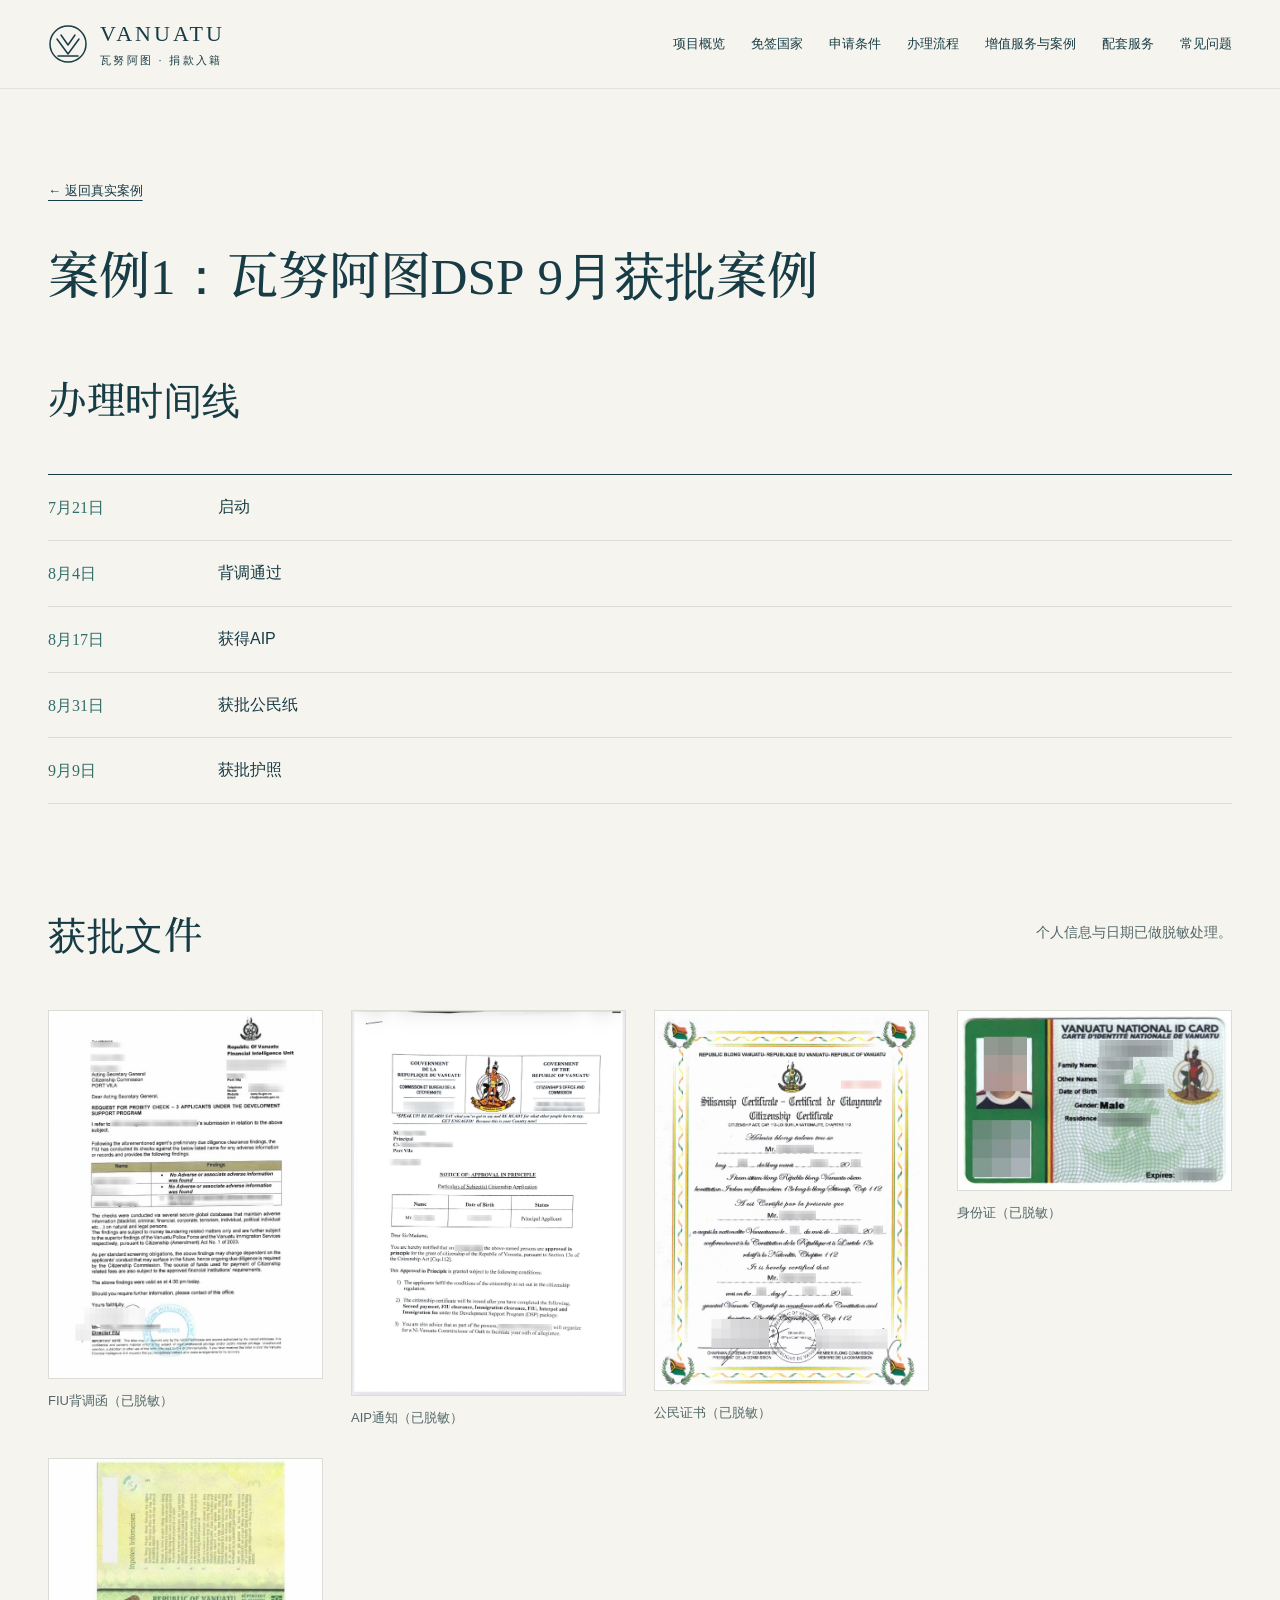
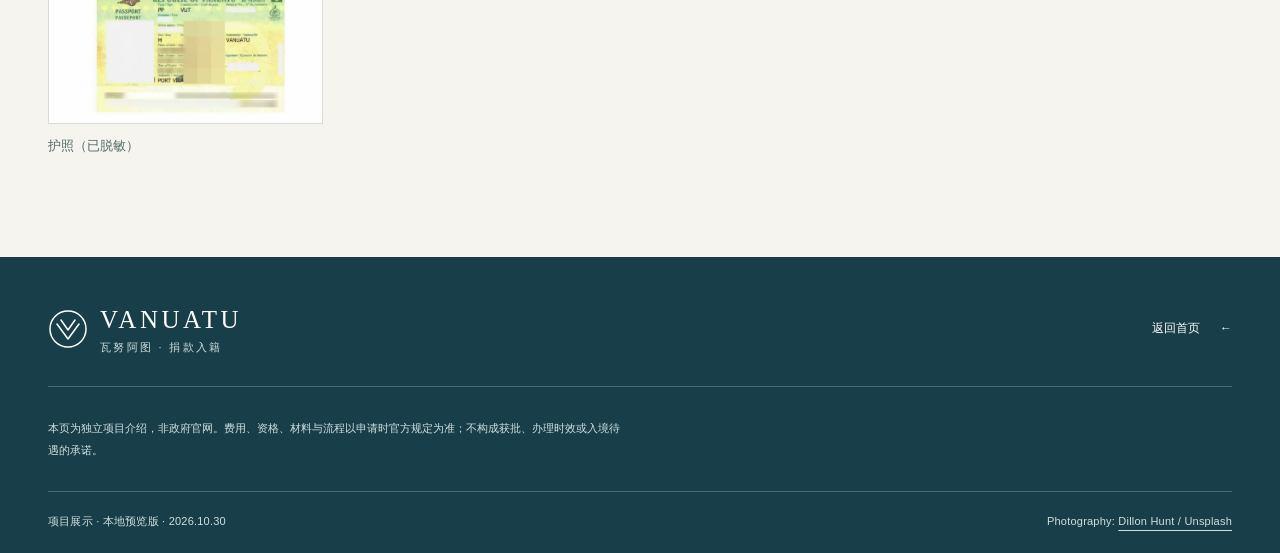
==== commit 480b428c: "Trim footer links; smaller visa-free lead" ====
--- a/case-1.html
+++ b/case-1.html
@@ -31,7 +31,7 @@
     <section class="section container" style="padding-top:20px"><div class="section-heading"><h2>办理时间线</h2></div><ol class="case-timeline"><li><time>7月21日</time><span>启动</span></li><li><time>8月4日</time><span>背调通过</span></li><li><time>8月17日</time><span>获得AIP</span></li><li><time>8月31日</time><span>获批公民纸</span></li><li><time>9月9日</time><span>获批护照</span></li></ol></section>
     <section class="section container" style="padding-top:0"><div class="section-heading"><h2>获批文件</h2><p>个人信息与日期已做脱敏处理。</p></div><div class="case-docs"><figure><a href="assets/case-1/case1-fiu.jpg" target="_blank" rel="noopener"><img src="assets/case-1/case1-fiu.jpg" alt="FIU背调函（已脱敏）" loading="lazy"></a><figcaption>FIU背调函（已脱敏）</figcaption></figure><figure><a href="assets/case-1/case1-aip.jpg" target="_blank" rel="noopener"><img src="assets/case-1/case1-aip.jpg" alt="AIP通知（已脱敏）" loading="lazy"></a><figcaption>AIP通知（已脱敏）</figcaption></figure><figure><a href="assets/case-1/case1-cert.jpg" target="_blank" rel="noopener"><img src="assets/case-1/case1-cert.jpg" alt="公民证书（已脱敏）" loading="lazy"></a><figcaption>公民证书（已脱敏）</figcaption></figure><figure><a href="assets/case-1/case1-id.jpg" target="_blank" rel="noopener"><img src="assets/case-1/case1-id.jpg" alt="身份证（已脱敏）" loading="lazy"></a><figcaption>身份证（已脱敏）</figcaption></figure><figure><a href="assets/case-1/case1-passport.jpg" target="_blank" rel="noopener"><img src="assets/case-1/case1-passport.jpg" alt="护照（已脱敏）" loading="lazy"></a><figcaption>护照（已脱敏）</figcaption></figure></div></section>
   </main>
-  <footer class="site-footer"><div class="container"><div class="footer-top"><a class="brand footer-brand" href="index.html"><svg class="brand-mark" viewBox="0 0 40 40" fill="none" aria-hidden="true"><circle cx="20" cy="20" r="18" stroke="currentColor"/><path d="M9 15l11 15 11-15M13 11l7 10 7-10" stroke="currentColor" stroke-width="1.5"/></svg><span><strong>VANUATU</strong><small>瓦努阿图 · 捐款入籍</small></span></a><a class="back-top" href="index.html">返回首页 <span aria-hidden="true">←</span></a></div><div class="footer-info"><p>本页为独立项目介绍，非政府官网。费用、资格、材料与流程以申请时官方规定为准；不构成获批、办理时效或入境待遇的承诺。</p><div class="footer-sources"><span>官方信息参考</span><a href="https://vancitizenship.gov.vu/images/forms/Investment%20Program%20Form.pdf" target="_blank" rel="noopener noreferrer">捐款入籍申请表 ↗</a><a href="https://vancitizenship.gov.vu/index.php/about-us/designated-agents" target="_blank" rel="noopener noreferrer">指定代理信息 ↗</a></div></div><div class="footer-bottom"><span>项目展示 · 本地预览版 · 2026.10.30</span><span>Photography: <a href="https://unsplash.com/photos/5bvIetoTddk" target="_blank" rel="noopener noreferrer">Dillon Hunt / Unsplash</a></span></div></div></footer>
+  <footer class="site-footer"><div class="container"><div class="footer-top"><a class="brand footer-brand" href="index.html"><svg class="brand-mark" viewBox="0 0 40 40" fill="none" aria-hidden="true"><circle cx="20" cy="20" r="18" stroke="currentColor"/><path d="M9 15l11 15 11-15M13 11l7 10 7-10" stroke="currentColor" stroke-width="1.5"/></svg><span><strong>VANUATU</strong><small>瓦努阿图 · 捐款入籍</small></span></a><a class="back-top" href="index.html">返回首页 <span aria-hidden="true">←</span></a></div><div class="footer-info"><p>本页为独立项目介绍，非政府官网。费用、资格、材料与流程以申请时官方规定为准；不构成获批、办理时效或入境待遇的承诺。</p></div><div class="footer-bottom"><span>项目展示 · 本地预览版 · 2026.10.30</span><span>Photography: <a href="https://unsplash.com/photos/5bvIetoTddk" target="_blank" rel="noopener noreferrer">Dillon Hunt / Unsplash</a></span></div></div></footer>
   <script>(()=>{const t=document.querySelector(".menu-toggle"),n=document.getElementById("mobile-nav");if(!t||!n)return;const set=o=>{t.setAttribute("aria-expanded",String(o));n.hidden=!o};t.addEventListener("click",()=>set(t.getAttribute("aria-expanded")!=="true"));n.querySelectorAll("a").forEach(a=>a.addEventListener("click",()=>set(false)))})();</script>
 </body>
 </html>
--- a/styles.css
+++ b/styles.css
@@ -10,6 +10,6 @@
 @media print{.site-header,.hero-actions,.hero-foot,.menu-toggle,.checklist-actions,.site-footer,.source-link{display:none!important}body{background:#fff;color:#000;font-size:11pt}.container{width:100%;max-width:none}.hero{min-height:0;background:#fff;color:#000;padding:0}.hero-image,.hero-shade{display:none}.hero-content{padding:0 0 25px;color:#000}.hero h1{font-size:28pt;color:#000}.hero-title-en,.hero-content>p{color:#333}.section,.fees-section,.process-section,.faq-section{padding:25px 0}.fees-section{background:#fff;color:#000}.fees-copy>p,.fee-note,.fee-unit,.fee-plan-label{color:#333}.fee-result{border-color:#ccc}.fee-selector{display:none}.overview,.fees-layout,.eligibility-layout,.process-layout,.faq-layout,.checklist-section{gap:30px}.process-intro{position:static}.steps li,.family-list article,.reserved-row{break-inside:avoid}.fee-value{font-size:32pt}a{color:#000}.primary-applicant{background:#f5f5f5}.faq-answer{display:block!important}.checklist-items small,.fine-print{color:#333}}
 
 .visa-content h3{font-family:var(--serif);font-weight:500;font-size:20px;margin:0 0 12px}.visa-content h3:not(:first-child){margin-top:34px}.visa-table{width:100%;table-layout:fixed;border-collapse:collapse;font-size:14px}.visa-table th,.visa-table td{text-align:left;padding:12px 10px 12px 0;border-top:1px solid var(--line)}.visa-table thead th{font-size:12px;color:var(--muted);font-weight:500;border-top:1px solid var(--ink)}.visa-content .fine-print{margin-top:22px}.case-card{display:block;border:1px solid var(--line);padding:28px 30px;transition:background .2s,border-color .2s}.case-card:hover{background:var(--white);border-color:var(--ink)}.case-card h3{font-family:var(--serif);font-weight:500;font-size:22px;margin:10px 0 14px}.case-page .case-hero{padding-block:80px 40px}.case-hero h1{font-size:clamp(32px,4vw,52px);line-height:1.4}.case-back{display:inline-flex;min-height:44px;align-items:center;font-size:13px;text-decoration:underline;margin-bottom:24px}.case-timeline{list-style:none;padding:0;margin:0;border-top:1px solid var(--ink)}.case-timeline li{display:grid;grid-template-columns:150px 1fr;gap:20px;padding:18px 0;border-bottom:1px solid var(--line);font-size:16px}.case-timeline time{font-family:var(--serif);color:var(--sea)}.case-docs{display:grid;grid-template-columns:repeat(auto-fill,minmax(260px,1fr));gap:28px}.case-docs figure{margin:0}.case-docs img{width:100%;height:auto;display:block;border:1px solid var(--line);background:var(--white)}.case-docs figcaption{font-size:13px;color:var(--muted);margin-top:10px}@media(max-width:760px){.case-timeline li{grid-template-columns:110px 1fr;gap:12px;font-size:14px}.case-card{padding:22px}.visa-table{font-size:13px}}
-.dark-band{padding:76px 0;background:var(--ocean);color:var(--white)}.dark-band-layout{display:grid;grid-template-columns:1.12fr .88fr;gap:110px;align-items:center}.dark-band-lead{font-family:var(--serif);font-size:clamp(20px,2vw,26px);line-height:1.8;color:#f6f4ee;margin-bottom:28px}.dark-band .button-light:hover{background:var(--sand)}@media(max-width:760px){.dark-band{padding:60px 0}.dark-band-layout{grid-template-columns:1fr;gap:22px}}
+.dark-band{padding:76px 0;background:var(--ocean);color:var(--white)}.dark-band-layout{display:grid;grid-template-columns:1.12fr .88fr;gap:110px;align-items:center}.dark-band-lead{font-family:var(--serif);font-size:clamp(15px,1.35vw,18px);line-height:1.85;color:#f6f4ee;margin-bottom:22px;font-weight:400}.dark-band .button-light:hover{background:var(--sand)}@media(max-width:760px){.dark-band{padding:60px 0}.dark-band-layout{grid-template-columns:1fr;gap:22px}}
 .vf-hero-img{width:100%;max-width:720px;height:auto;display:block;border:1px solid var(--line)}.vf-lead{font-size:16px;line-height:2;margin-top:34px;max-width:860px}.vf-group{padding-top:50px}.vf-group h2{font-size:clamp(24px,2.4vw,32px);margin-bottom:20px}.vf-tags{list-style:none;padding:0;margin:0;display:flex;flex-wrap:wrap;gap:10px}.vf-tags li{border:1px solid var(--line);background:var(--white);padding:6px 12px;font-size:14px;line-height:1.6}.vf-note{margin-top:16px;font-size:14px;color:var(--muted)}.vf-foot{margin-top:50px;padding-top:24px;border-top:1px solid var(--ink);font-size:15px}.vf-foot a{text-decoration:underline}
 .dark-band-note{margin-top:22px;font-size:14px;line-height:1.9;color:#d0dedd}.dark-band-note a{color:#fff;text-decoration:underline}.vf-sub{display:block;font-family:var(--sans);font-size:14px;color:var(--muted);margin-top:4px;letter-spacing:0}.visa-services{display:grid;grid-template-columns:repeat(2,1fr);gap:0 40px}.vs-row{padding:16px 0;border-top:1px solid var(--line)}.vs-row h3{font-family:var(--serif);font-weight:500;font-size:19px;margin-bottom:6px}.vs-row ul{list-style:none;padding:0;margin:0}.vs-row li{font-size:14px;line-height:1.9;color:var(--ink)}.support-list{list-style:none;padding:0;margin:0;display:grid;grid-template-columns:repeat(2,1fr);gap:0 32px}.support-list li{padding:12px 0;border-bottom:1px solid #547078;font-size:15px;color:#f6f4ee}@media(max-width:760px){.visa-services,.support-list{grid-template-columns:1fr}}
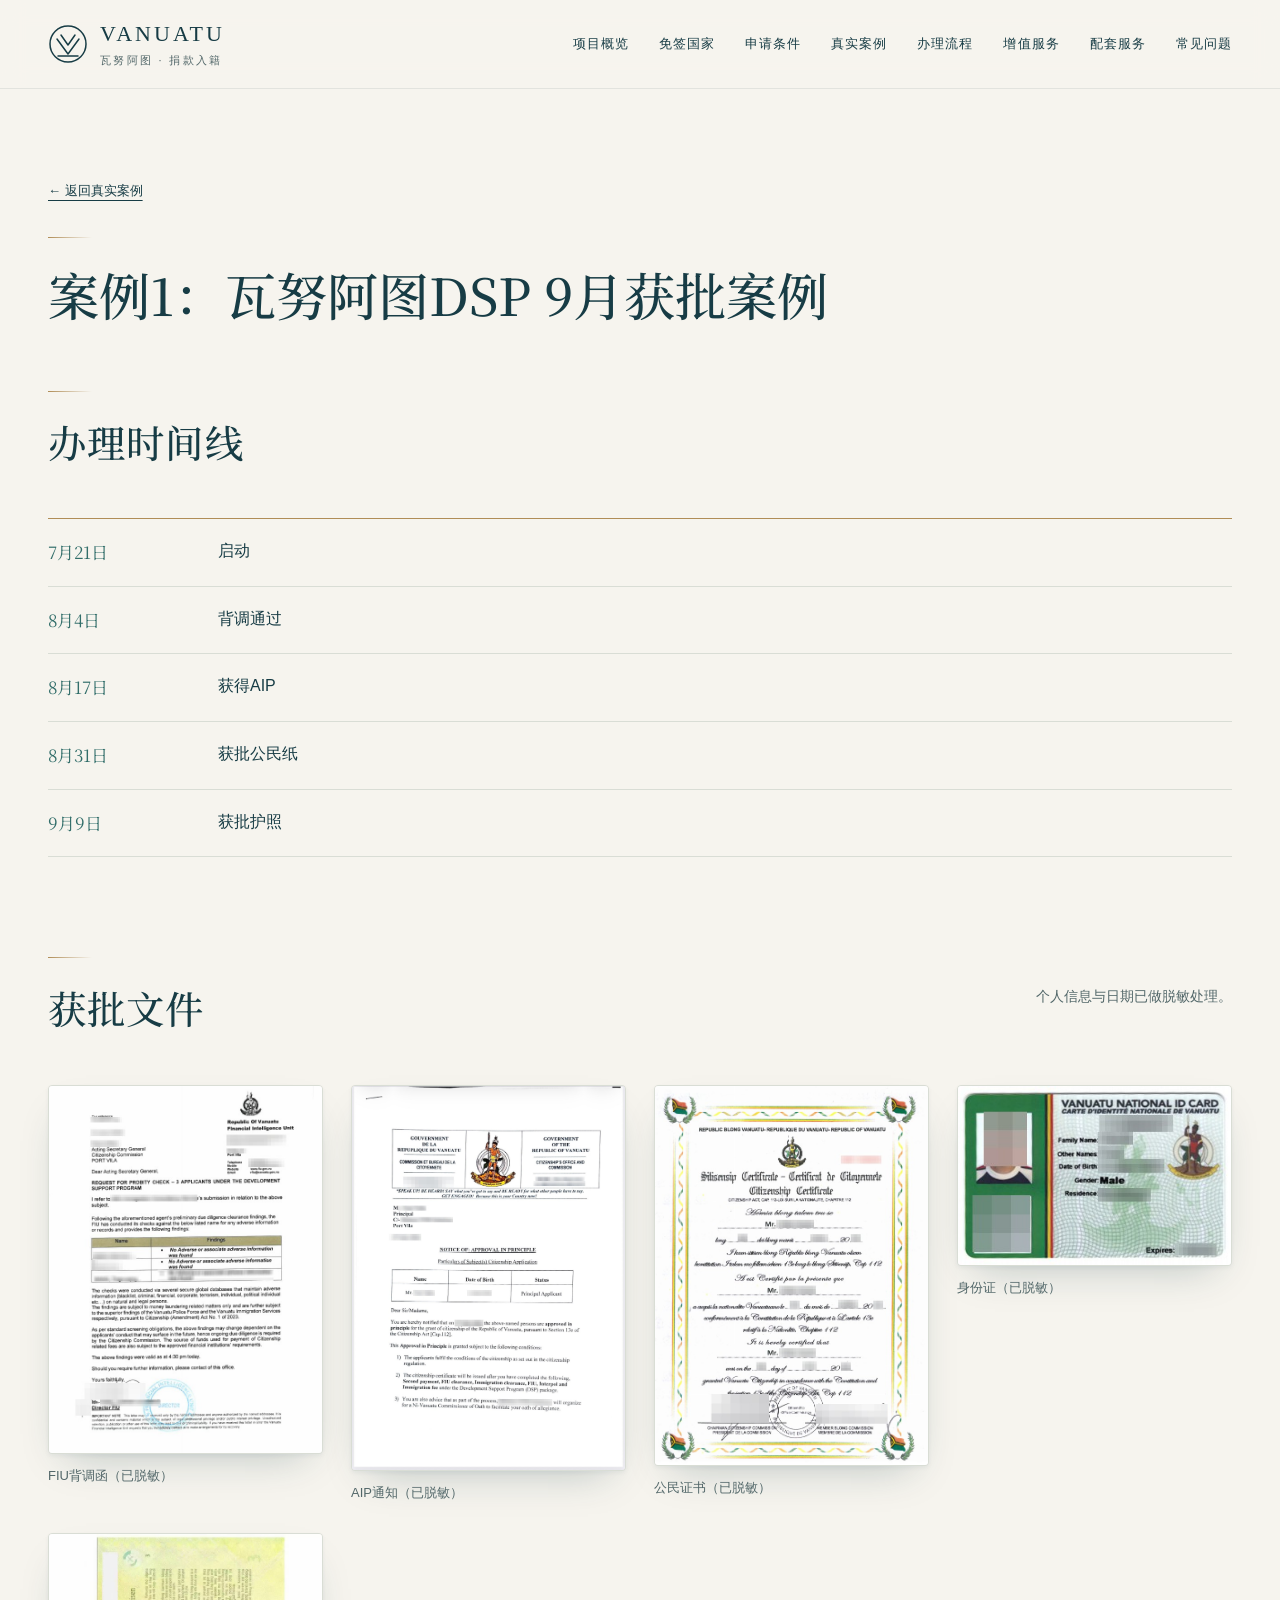
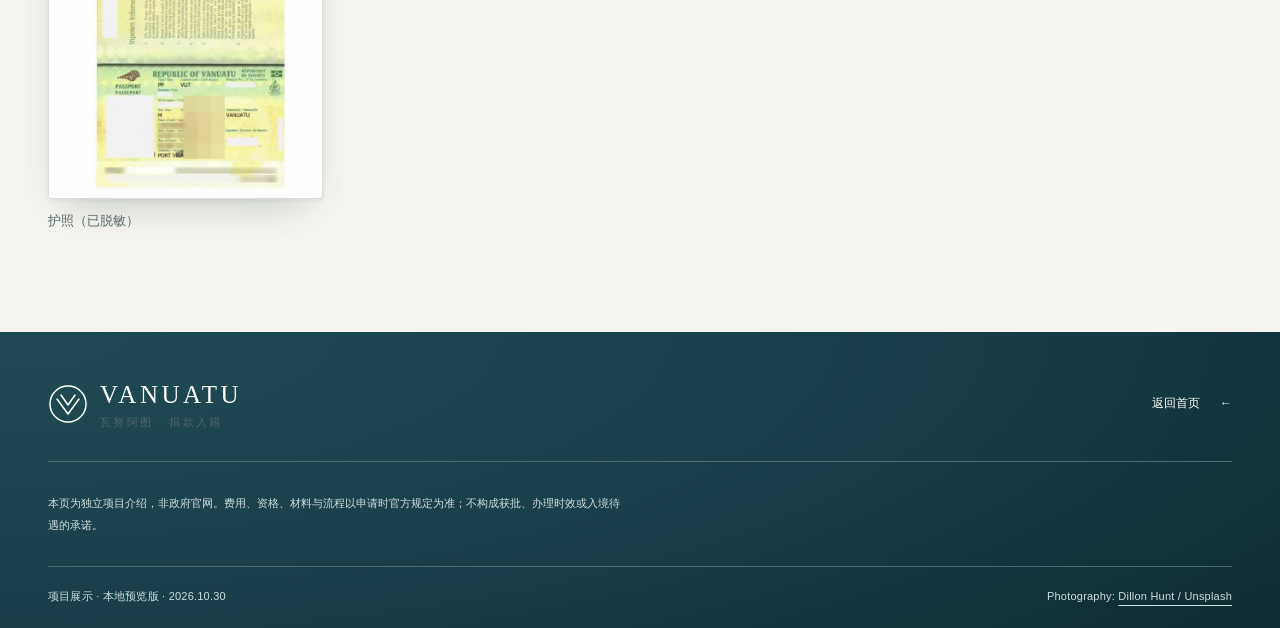
==== commit d6357cd8: "Round 6 polish" ====
--- a/case-1.html
+++ b/case-1.html
@@ -20,11 +20,11 @@
         <span><strong>VANUATU</strong><small>瓦努阿图 · 捐款入籍</small></span>
       </a>
       <nav class="desktop-nav" aria-label="主导航">
-        <a href="index.html#overview">项目概览</a><a href="index.html#visa-free">免签国家</a><a href="index.html#eligibility">申请条件</a><a href="index.html#process">办理流程</a><a href="index.html#services">增值服务与案例</a><a href="index.html#support">配套服务</a><a href="index.html#faq">常见问题</a>
+        <a href="index.html#overview">项目概览</a><a href="index.html#visa-free">免签国家</a><a href="index.html#eligibility">申请条件</a><a href="index.html#cases">真实案例</a><a href="index.html#process">办理流程</a><a href="index.html#services">增值服务</a><a href="index.html#support">配套服务</a><a href="index.html#faq">常见问题</a>
       </nav>
       <button class="menu-toggle" aria-label="打开导航菜单" aria-expanded="false" aria-controls="mobile-nav"><svg viewBox="0 0 24 24" aria-hidden="true"><path d="M4 7h16M4 12h16M4 17h16"/></svg></button>
     </div>
-    <nav id="mobile-nav" class="mobile-nav" aria-label="手机导航" hidden><a href="index.html#overview">项目概览</a><a href="index.html#visa-free">免签国家</a><a href="index.html#eligibility">申请条件</a><a href="index.html#process">办理流程</a><a href="index.html#services">增值服务与案例</a><a href="index.html#support">配套服务</a><a href="index.html#faq">常见问题</a></nav>
+    <nav id="mobile-nav" class="mobile-nav" aria-label="手机导航" hidden><a href="index.html#overview">项目概览</a><a href="index.html#visa-free">免签国家</a><a href="index.html#eligibility">申请条件</a><a href="index.html#cases">真实案例</a><a href="index.html#process">办理流程</a><a href="index.html#services">增值服务</a><a href="index.html#support">配套服务</a><a href="index.html#faq">常见问题</a></nav>
   </header>
   <main id="main">
     <section class="container case-hero"><a class="case-back" href="index.html#cases">← 返回真实案例</a><h1>案例1：瓦努阿图DSP 9月获批案例</h1></section>
@@ -33,5 +33,6 @@
   </main>
   <footer class="site-footer"><div class="container"><div class="footer-top"><a class="brand footer-brand" href="index.html"><svg class="brand-mark" viewBox="0 0 40 40" fill="none" aria-hidden="true"><circle cx="20" cy="20" r="18" stroke="currentColor"/><path d="M9 15l11 15 11-15M13 11l7 10 7-10" stroke="currentColor" stroke-width="1.5"/></svg><span><strong>VANUATU</strong><small>瓦努阿图 · 捐款入籍</small></span></a><a class="back-top" href="index.html">返回首页 <span aria-hidden="true">←</span></a></div><div class="footer-info"><p>本页为独立项目介绍，非政府官网。费用、资格、材料与流程以申请时官方规定为准；不构成获批、办理时效或入境待遇的承诺。</p></div><div class="footer-bottom"><span>项目展示 · 本地预览版 · 2026.10.30</span><span>Photography: <a href="https://unsplash.com/photos/5bvIetoTddk" target="_blank" rel="noopener noreferrer">Dillon Hunt / Unsplash</a></span></div></div></footer>
   <script>(()=>{const t=document.querySelector(".menu-toggle"),n=document.getElementById("mobile-nav");if(!t||!n)return;const set=o=>{t.setAttribute("aria-expanded",String(o));n.hidden=!o};t.addEventListener("click",()=>set(t.getAttribute("aria-expanded")!=="true"));n.querySelectorAll("a").forEach(a=>a.addEventListener("click",()=>set(false)))})();</script>
+<script>(()=>{const d=document.documentElement;if(!("IntersectionObserver"in window)||matchMedia("(prefers-reduced-motion: reduce)").matches)return;const els=document.querySelectorAll("main section:not(.hero),main .vs-row,main .case-docs figure,main .vf-group");els.forEach((e,i)=>{e.setAttribute("data-reveal","");if(e.classList.contains("vs-row"))e.style.transitionDelay=(i%4)*60+"ms"});d.classList.add("reveal-on");const io=new IntersectionObserver(es=>es.forEach(x=>{if(x.isIntersecting){x.target.classList.add("is-in");io.unobserve(x.target)}}),{rootMargin:"0px 0px -8% 0px"});els.forEach(e=>io.observe(e))})();</script>
 </body>
 </html>
--- a/styles.css
+++ b/styles.css
@@ -13,3 +13,86 @@
 .dark-band{padding:76px 0;background:var(--ocean);color:var(--white)}.dark-band-layout{display:grid;grid-template-columns:1.12fr .88fr;gap:110px;align-items:center}.dark-band-lead{font-family:var(--serif);font-size:clamp(15px,1.35vw,18px);line-height:1.85;color:#f6f4ee;margin-bottom:22px;font-weight:400}.dark-band .button-light:hover{background:var(--sand)}@media(max-width:760px){.dark-band{padding:60px 0}.dark-band-layout{grid-template-columns:1fr;gap:22px}}
 .vf-hero-img{width:100%;max-width:720px;height:auto;display:block;border:1px solid var(--line)}.vf-lead{font-size:16px;line-height:2;margin-top:34px;max-width:860px}.vf-group{padding-top:50px}.vf-group h2{font-size:clamp(24px,2.4vw,32px);margin-bottom:20px}.vf-tags{list-style:none;padding:0;margin:0;display:flex;flex-wrap:wrap;gap:10px}.vf-tags li{border:1px solid var(--line);background:var(--white);padding:6px 12px;font-size:14px;line-height:1.6}.vf-note{margin-top:16px;font-size:14px;color:var(--muted)}.vf-foot{margin-top:50px;padding-top:24px;border-top:1px solid var(--ink);font-size:15px}.vf-foot a{text-decoration:underline}
 .dark-band-note{margin-top:22px;font-size:14px;line-height:1.9;color:#d0dedd}.dark-band-note a{color:#fff;text-decoration:underline}.vf-sub{display:block;font-family:var(--sans);font-size:14px;color:var(--muted);margin-top:4px;letter-spacing:0}.visa-services{display:grid;grid-template-columns:repeat(2,1fr);gap:0 40px}.vs-row{padding:16px 0;border-top:1px solid var(--line)}.vs-row h3{font-family:var(--serif);font-weight:500;font-size:19px;margin-bottom:6px}.vs-row ul{list-style:none;padding:0;margin:0}.vs-row li{font-size:14px;line-height:1.9;color:var(--ink)}.support-list{list-style:none;padding:0;margin:0;display:grid;grid-template-columns:repeat(2,1fr);gap:0 32px}.support-list li{padding:12px 0;border-bottom:1px solid #547078;font-size:15px;color:#f6f4ee}@media(max-width:760px){.visa-services,.support-list{grid-template-columns:1fr}}
+/* ===== Round 6 · luxury polish (impeccable polish/craft + Bugatti/Oura DESIGN.md cues) ===== */
+:root{--gold:#b08d57;--gold-soft:#d9c39a;--shadow-sm:0 1px 2px rgba(23,60,69,.05),0 6px 18px -10px rgba(23,60,69,.18);--shadow-md:0 2px 4px rgba(23,60,69,.05),0 18px 40px -18px rgba(23,60,69,.28);--ease:cubic-bezier(.16,1,.3,1)}
+body{text-rendering:optimizeLegibility;font-feature-settings:"palt" 0}
+h1,h2,h3,.vs-row h3,.case-card h3,.steps h3{font-family:var(--serif)}
+h2{letter-spacing:.03em;line-height:1.38}
+h3{font-weight:600;letter-spacing:.02em}
+/* hairline gold ornament above section titles (decoration only) */
+.section-heading h2,.overview h2,.reserved-row h2,.process-intro h2,.faq-layout h2,.dark-band h2,.case-hero h1,.vf-group h2{position:relative;padding-top:22px}
+.section-heading h2:before,.overview h2:before,.reserved-row h2:before,.process-intro h2:before,.faq-layout h2:before,.dark-band h2:before,.case-hero h1:before,.vf-group h2:before{content:"";position:absolute;top:0;left:0;width:44px;height:1px;background:linear-gradient(90deg,var(--gold),transparent)}
+.dark-band h2:before{background:linear-gradient(90deg,var(--gold-soft),transparent)}
+.vf-group h2:before{width:28px}
+/* header */
+.site-header{background:rgba(246,244,238,.88);backdrop-filter:saturate(1.4) blur(12px);-webkit-backdrop-filter:saturate(1.4) blur(12px)}
+.desktop-nav{gap:30px}.desktop-nav a{letter-spacing:.08em}.desktop-nav a:after{background:var(--gold);height:1px}
+.brand small{color:var(--muted)}
+/* buttons */
+.button{letter-spacing:.12em;border-radius:999px;padding-inline:30px;position:relative;overflow:hidden;transition:background .3s var(--ease),transform .3s var(--ease),box-shadow .3s var(--ease),color .3s}
+.button:after{content:"";position:absolute;inset:0;background:linear-gradient(110deg,transparent 30%,rgba(255,255,255,.45) 50%,transparent 70%);transform:translateX(-120%);transition:transform .8s var(--ease);pointer-events:none}
+.button:hover:after{transform:translateX(120%)}
+.button:hover{box-shadow:0 10px 26px -12px rgba(0,0,0,.45)}
+.button-light{background:linear-gradient(180deg,#fffefa,#f1ebdd);box-shadow:inset 0 0 0 1px rgba(176,141,87,.35)}
+.button svg{transition:transform .3s var(--ease)}.button:hover svg,.text-link:hover svg{transform:translateX(4px)}
+.text-link{letter-spacing:.08em;border-bottom-color:var(--gold)}
+.text-link svg{transition:transform .3s var(--ease)}
+/* hero */
+.hero h1{letter-spacing:.04em;text-shadow:0 2px 30px rgba(5,25,32,.35)}
+.hero-title-en{letter-spacing:.22em;text-transform:uppercase;font-size:15px;color:var(--gold-soft)}
+.hero-content>p{max-width:620px}
+/* overview facts */
+.project-facts>div{border-bottom-color:rgba(176,141,87,.28)}
+.project-facts dd{font-family:var(--serif);font-size:16px}
+/* eligibility card */
+.primary-applicant{background:linear-gradient(160deg,#fffefa 0%,#eef1ea 100%);border:1px solid rgba(176,141,87,.28);box-shadow:var(--shadow-sm);border-radius:4px;position:relative}
+.primary-applicant:after{content:"";position:absolute;inset:8px;border:1px solid rgba(176,141,87,.16);pointer-events:none;border-radius:2px}
+.primary-applicant .age{color:var(--ocean)}
+/* cases */
+.cases-section{background:var(--white);padding-block:80px}
+.cases-section .reserved-row{padding:0}
+.case-card{background:linear-gradient(160deg,#fffefa,#f7f3ea);border:1px solid rgba(176,141,87,.3);border-radius:4px;box-shadow:var(--shadow-sm);transition:transform .4s var(--ease),box-shadow .4s var(--ease),border-color .4s}
+.case-card:hover{transform:translateY(-4px);box-shadow:var(--shadow-md);border-color:var(--gold);background:linear-gradient(160deg,#fffefa,#f7f3ea)}
+.status-label{border-color:var(--gold-soft);color:var(--gold);letter-spacing:.14em;border-radius:999px;padding:3px 12px}
+/* process */
+.step-number{border-color:var(--gold-soft);background:var(--white);color:var(--ocean);box-shadow:0 0 0 5px #e9ede8,0 0 0 6px rgba(176,141,87,.18)}
+.steps h3 small{letter-spacing:.2em;color:var(--gold);font-family:var(--sans);font-weight:500}
+/* services: compact card grid */
+.reserved-section{padding-block:72px}
+.reserved-section .reserved-row{grid-template-columns:.7fr 1.3fr;gap:64px;padding-block:0}
+.visa-services{display:grid;grid-template-columns:repeat(4,minmax(0,1fr));gap:12px;padding:0}
+.vs-row{padding:18px 18px 16px;border:1px solid rgba(23,60,69,.1);border-top:2px solid var(--gold-soft);background:var(--white);border-radius:4px;box-shadow:var(--shadow-sm);transition:transform .35s var(--ease),box-shadow .35s var(--ease),border-color .35s}
+.vs-row:hover{transform:translateY(-3px);box-shadow:var(--shadow-md);border-top-color:var(--gold)}
+.vs-row h3{font-size:18px;margin-bottom:8px;color:var(--ocean)}
+.vs-row li{font-size:13.5px;line-height:1.75;color:var(--muted);padding-left:12px;position:relative}
+.vs-row li:before{content:"";position:absolute;left:0;top:.8em;width:4px;height:4px;border-radius:50%;background:var(--gold)}
+/* dark bands */
+.dark-band{position:relative;overflow:hidden;background:radial-gradient(120% 140% at 100% 0%,#22505a 0%,var(--ocean) 55%,#12323a 100%)}
+.dark-band:before{content:"";position:absolute;inset:0;background:repeating-linear-gradient(115deg,rgba(217,195,154,.035) 0 1px,transparent 1px 22px);pointer-events:none}
+.dark-band>.container{position:relative}
+.support-list{gap:0 40px}
+.support-list li{border-bottom-color:rgba(217,195,154,.22);padding:14px 0 14px 22px;position:relative;letter-spacing:.04em;transition:color .3s,padding .3s var(--ease)}
+.support-list li:before{content:"";position:absolute;left:0;top:50%;width:8px;height:8px;transform:translateY(-50%) rotate(45deg);border:1px solid var(--gold-soft)}
+.support-list li:hover{color:var(--gold-soft);padding-left:28px}
+/* faq */
+.faq-list details{border-bottom:1px solid var(--line);transition:background .3s}
+.faq-list details[open]{background:linear-gradient(90deg,rgba(217,195,154,.12),transparent)}
+.faq-list summary{font-family:var(--serif);font-size:17px;letter-spacing:.02em}
+.faq-list summary svg{transition:transform .35s var(--ease);color:var(--gold)}
+.faq-list details[open] summary svg{transform:rotate(45deg)}
+/* subpages */
+.vf-tags li{border-radius:999px;border-color:rgba(176,141,87,.3);transition:border-color .3s,background .3s}
+.vf-tags li:hover{border-color:var(--gold);background:#fbf7ee}
+.vf-hero-img,.case-docs img{border-radius:4px;box-shadow:var(--shadow-md)}
+.case-docs a{display:block;transition:transform .4s var(--ease)}.case-docs a:hover{transform:translateY(-4px)}
+.case-timeline{border-top-color:var(--gold)}
+.case-timeline time{font-size:17px}
+/* footer */
+.site-footer{background:radial-gradient(120% 160% at 0% 0%,#1f4a54 0%,var(--ocean) 60%,#102c33 100%)}
+/* scroll reveal (only when JS adds .reveal-on) */
+.reveal-on [data-reveal]{opacity:0;transform:translateY(18px);transition:opacity .9s var(--ease),transform .9s var(--ease)}
+.reveal-on [data-reveal].is-in{opacity:1;transform:none}
+@media(prefers-reduced-motion:reduce){.reveal-on [data-reveal]{opacity:1;transform:none;transition:none}.button:after{display:none}}
+@media(max-width:1100px){.visa-services{grid-template-columns:repeat(3,minmax(0,1fr))}.reserved-section .reserved-row{grid-template-columns:1fr;gap:28px}}
+@media(max-width:760px){.visa-services{grid-template-columns:repeat(2,minmax(0,1fr));gap:10px}.vs-row{padding:14px 14px 12px}.vs-row h3{font-size:16px}.vs-row li{font-size:13px}.reserved-section{padding-block:56px}.cases-section{padding-block:56px}.faq-list summary{font-size:15px}.hero-title-en{font-size:12px}.desktop-nav{gap:22px}.button{padding-inline:24px}}
+@media(max-width:1180px) and (min-width:981px){.desktop-nav{gap:18px}.desktop-nav a{letter-spacing:.04em}}
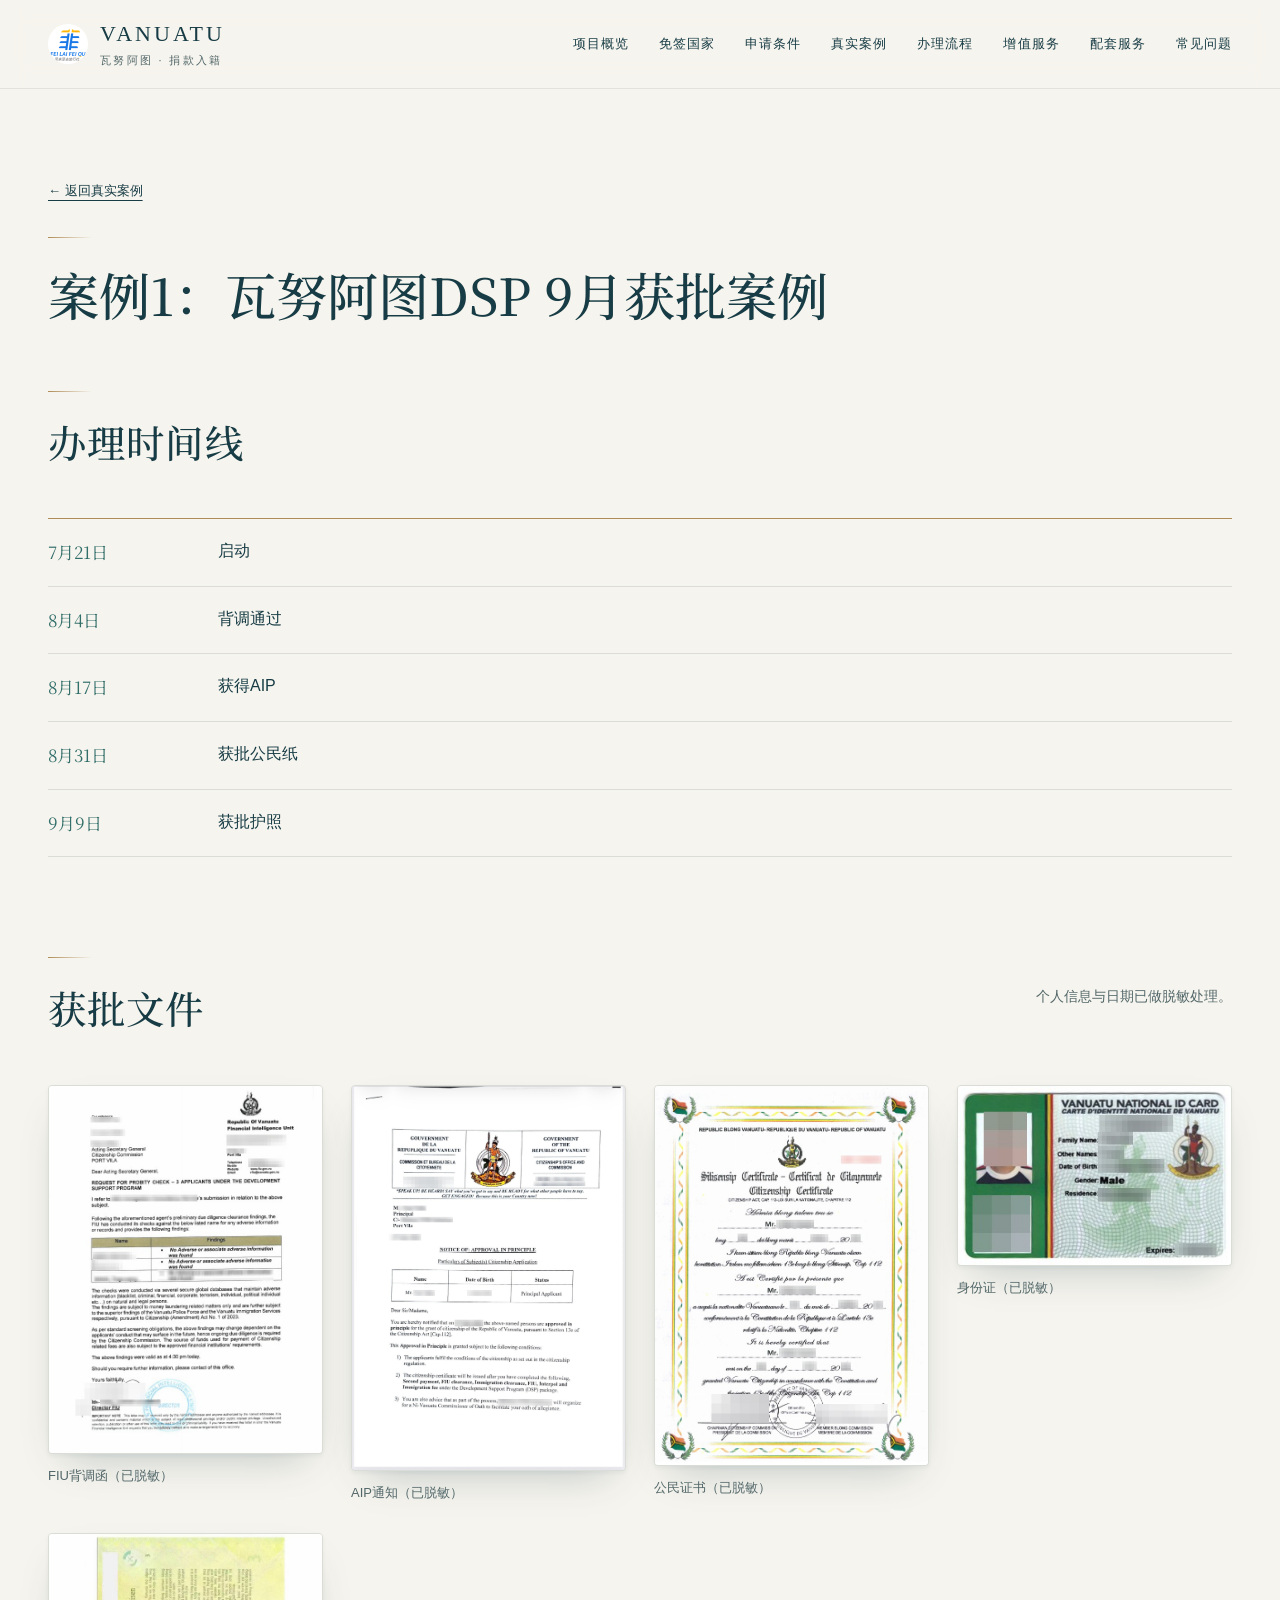
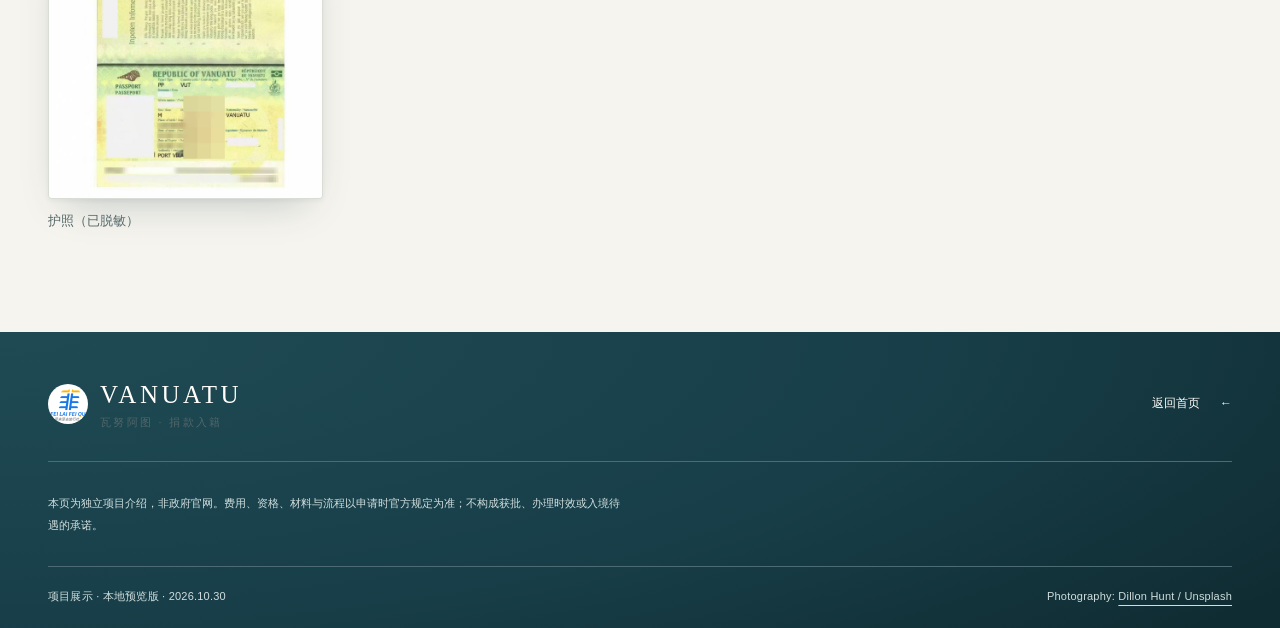
==== commit 744beb8c: "Remove ocean pause button; use flfq.top logo" ====
--- a/case-1.html
+++ b/case-1.html
@@ -7,7 +7,7 @@
   <meta name="description" content="瓦努阿图DSP 9月获批案例。">
   <meta name="robots" content="noindex, nofollow">
   <meta name="theme-color" content="#183f49">
-  <link rel="icon" type="image/svg+xml" href="assets/favicon.svg">
+  <link rel="icon" type="image/png" href="assets/flfq-favicon-64.png">
   <link rel="stylesheet" href="styles.css">
   <link rel="stylesheet" href="motion.css">
   </head>
@@ -16,7 +16,7 @@
   <header class="site-header">
     <div class="header-inner">
       <a href="index.html#top" class="brand" aria-label="瓦努阿图项目首页">
-        <svg class="brand-mark" viewBox="0 0 40 40" fill="none" aria-hidden="true"><circle cx="20" cy="20" r="18" stroke="currentColor"/><path d="M9 15l11 15 11-15M13 11l7 10 7-10" stroke="currentColor" stroke-width="1.5"/><path d="M10 32h20" stroke="currentColor"/></svg>
+        <img class="brand-mark" src="assets/flfq-logo.png" alt="" width="40" height="40">
         <span><strong>VANUATU</strong><small>瓦努阿图 · 捐款入籍</small></span>
       </a>
       <nav class="desktop-nav" aria-label="主导航">
@@ -31,7 +31,7 @@
     <section class="section container" style="padding-top:20px"><div class="section-heading"><h2>办理时间线</h2></div><ol class="case-timeline"><li><time>7月21日</time><span>启动</span></li><li><time>8月4日</time><span>背调通过</span></li><li><time>8月17日</time><span>获得AIP</span></li><li><time>8月31日</time><span>获批公民纸</span></li><li><time>9月9日</time><span>获批护照</span></li></ol></section>
     <section class="section container" style="padding-top:0"><div class="section-heading"><h2>获批文件</h2><p>个人信息与日期已做脱敏处理。</p></div><div class="case-docs"><figure><a href="assets/case-1/case1-fiu.jpg" target="_blank" rel="noopener"><img src="assets/case-1/case1-fiu.jpg" alt="FIU背调函（已脱敏）" loading="lazy"></a><figcaption>FIU背调函（已脱敏）</figcaption></figure><figure><a href="assets/case-1/case1-aip.jpg" target="_blank" rel="noopener"><img src="assets/case-1/case1-aip.jpg" alt="AIP通知（已脱敏）" loading="lazy"></a><figcaption>AIP通知（已脱敏）</figcaption></figure><figure><a href="assets/case-1/case1-cert.jpg" target="_blank" rel="noopener"><img src="assets/case-1/case1-cert.jpg" alt="公民证书（已脱敏）" loading="lazy"></a><figcaption>公民证书（已脱敏）</figcaption></figure><figure><a href="assets/case-1/case1-id.jpg" target="_blank" rel="noopener"><img src="assets/case-1/case1-id.jpg" alt="身份证（已脱敏）" loading="lazy"></a><figcaption>身份证（已脱敏）</figcaption></figure><figure><a href="assets/case-1/case1-passport.jpg" target="_blank" rel="noopener"><img src="assets/case-1/case1-passport.jpg" alt="护照（已脱敏）" loading="lazy"></a><figcaption>护照（已脱敏）</figcaption></figure></div></section>
   </main>
-  <footer class="site-footer"><div class="container"><div class="footer-top"><a class="brand footer-brand" href="index.html"><svg class="brand-mark" viewBox="0 0 40 40" fill="none" aria-hidden="true"><circle cx="20" cy="20" r="18" stroke="currentColor"/><path d="M9 15l11 15 11-15M13 11l7 10 7-10" stroke="currentColor" stroke-width="1.5"/></svg><span><strong>VANUATU</strong><small>瓦努阿图 · 捐款入籍</small></span></a><a class="back-top" href="index.html">返回首页 <span aria-hidden="true">←</span></a></div><div class="footer-info"><p>本页为独立项目介绍，非政府官网。费用、资格、材料与流程以申请时官方规定为准；不构成获批、办理时效或入境待遇的承诺。</p></div><div class="footer-bottom"><span>项目展示 · 本地预览版 · 2026.10.30</span><span>Photography: <a href="https://unsplash.com/photos/5bvIetoTddk" target="_blank" rel="noopener noreferrer">Dillon Hunt / Unsplash</a></span></div></div></footer>
+  <footer class="site-footer"><div class="container"><div class="footer-top"><a class="brand footer-brand" href="index.html"><img class="brand-mark" src="assets/flfq-logo.png" alt="" width="40" height="40"><span><strong>VANUATU</strong><small>瓦努阿图 · 捐款入籍</small></span></a><a class="back-top" href="index.html">返回首页 <span aria-hidden="true">←</span></a></div><div class="footer-info"><p>本页为独立项目介绍，非政府官网。费用、资格、材料与流程以申请时官方规定为准；不构成获批、办理时效或入境待遇的承诺。</p></div><div class="footer-bottom"><span>项目展示 · 本地预览版 · 2026.10.30</span><span>Photography: <a href="https://unsplash.com/photos/5bvIetoTddk" target="_blank" rel="noopener noreferrer">Dillon Hunt / Unsplash</a></span></div></div></footer>
   <script>(()=>{const t=document.querySelector(".menu-toggle"),n=document.getElementById("mobile-nav");if(!t||!n)return;const set=o=>{t.setAttribute("aria-expanded",String(o));n.hidden=!o};t.addEventListener("click",()=>set(t.getAttribute("aria-expanded")!=="true"));n.querySelectorAll("a").forEach(a=>a.addEventListener("click",()=>set(false)))})();</script>
 <script>(()=>{const d=document.documentElement;if(!("IntersectionObserver"in window)||matchMedia("(prefers-reduced-motion: reduce)").matches)return;const els=document.querySelectorAll("main section:not(.hero),main .vs-row,main .case-docs figure,main .vf-group");els.forEach((e,i)=>{e.setAttribute("data-reveal","");if(e.classList.contains("vs-row"))e.style.transitionDelay=(i%4)*60+"ms"});d.classList.add("reveal-on");const io=new IntersectionObserver(es=>es.forEach(x=>{if(x.isIntersecting){x.target.classList.add("is-in");io.unobserve(x.target)}}),{rootMargin:"0px 0px -8% 0px"});els.forEach(e=>io.observe(e))})();</script>
 </body>
--- a/styles.css
+++ b/styles.css
@@ -96,3 +96,4 @@
 @media(max-width:1100px){.visa-services{grid-template-columns:repeat(3,minmax(0,1fr))}.reserved-section .reserved-row{grid-template-columns:1fr;gap:28px}}
 @media(max-width:760px){.visa-services{grid-template-columns:repeat(2,minmax(0,1fr));gap:10px}.vs-row{padding:14px 14px 12px}.vs-row h3{font-size:16px}.vs-row li{font-size:13px}.reserved-section{padding-block:56px}.cases-section{padding-block:56px}.faq-list summary{font-size:15px}.hero-title-en{font-size:12px}.desktop-nav{gap:22px}.button{padding-inline:24px}}
 @media(max-width:1180px) and (min-width:981px){.desktop-nav{gap:18px}.desktop-nav a{letter-spacing:.04em}}
+.brand-mark{border-radius:50%;object-fit:contain;background:#fff}
--- a/motion.css
+++ b/motion.css
@@ -8,12 +8,6 @@
 .hero-image{z-index:-4}
 .ocean-canvas.is-ready{opacity:1}
 .hero-foot{gap:20px}
-.hero-foot .ocean-toggle{position:static;transform:none;display:inline-flex;align-items:center;gap:9px;border:1px solid #afc5c3;color:#fffefa;background:#173c45;padding:8px 14px;min-height:44px;font-size:11px;letter-spacing:.03em}
-.ocean-toggle:hover{background:#285663}
-.ocean-toggle svg{width:16px;height:16px}
-.ocean-toggle .play-symbol{display:none}
-.ocean-toggle[data-paused="true"] .pause-symbol{display:none}
-.ocean-toggle[data-paused="true"] .play-symbol{display:block}
 .process-intro>p{max-width:340px;line-height:1.95}
 .section-heading{align-items:center}
 .section-heading>p{padding-bottom:0}
@@ -31,7 +25,6 @@
   .hero-title-en{font-size:16px}
   .hero-foot{bottom:14px}
   .hero-foot>span{font-size:11px;letter-spacing:.03em}
-  .hero-foot .ocean-toggle{font-size:11px;padding-inline:10px;gap:6px}
   .reserved-section{padding-block:10px}
   .reserved-row{gap:16px;padding-block:28px}
   .reserved-row h2{font-size:27px}
@@ -40,4 +33,4 @@
 @media(prefers-reduced-motion:reduce){
   .ocean-canvas{transition:none}
 }
-@media print{.ocean-canvas,.ocean-toggle{display:none!important}}
+@media print{.ocean-canvas{display:none!important}}
